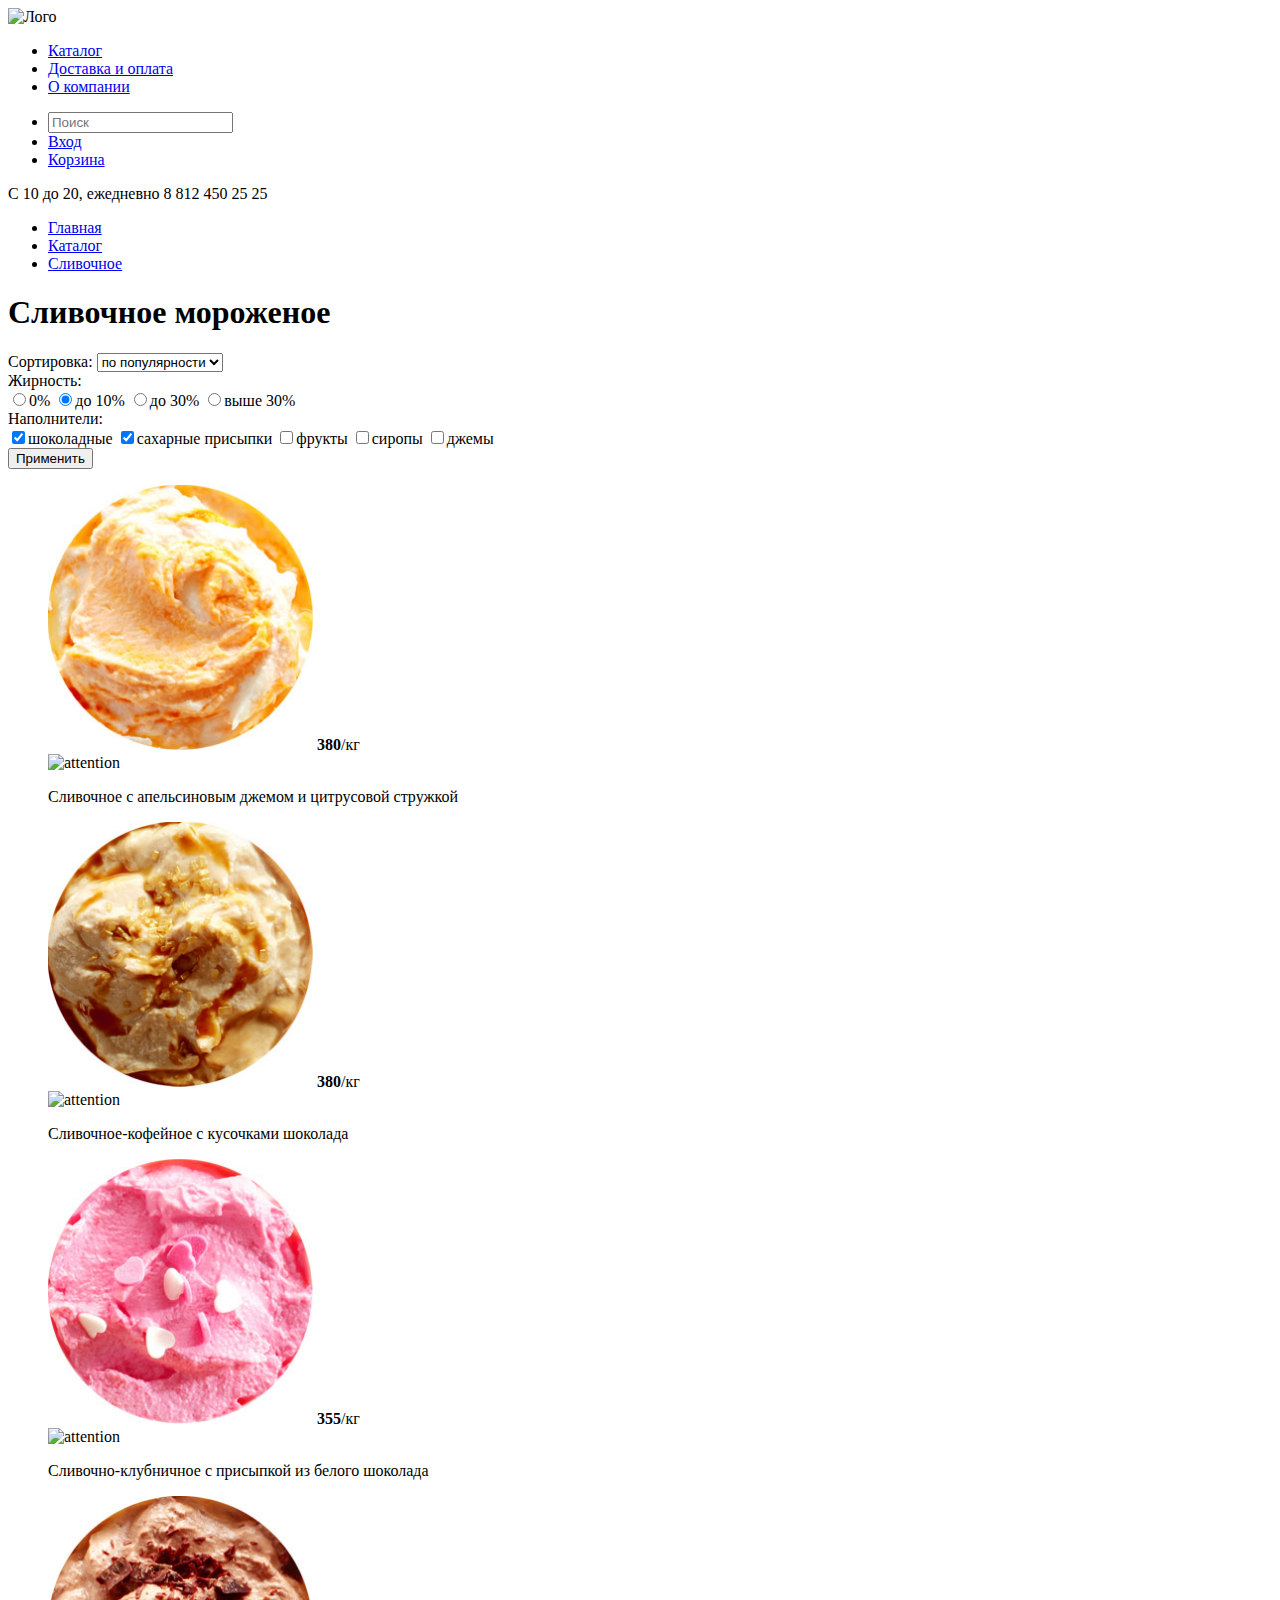
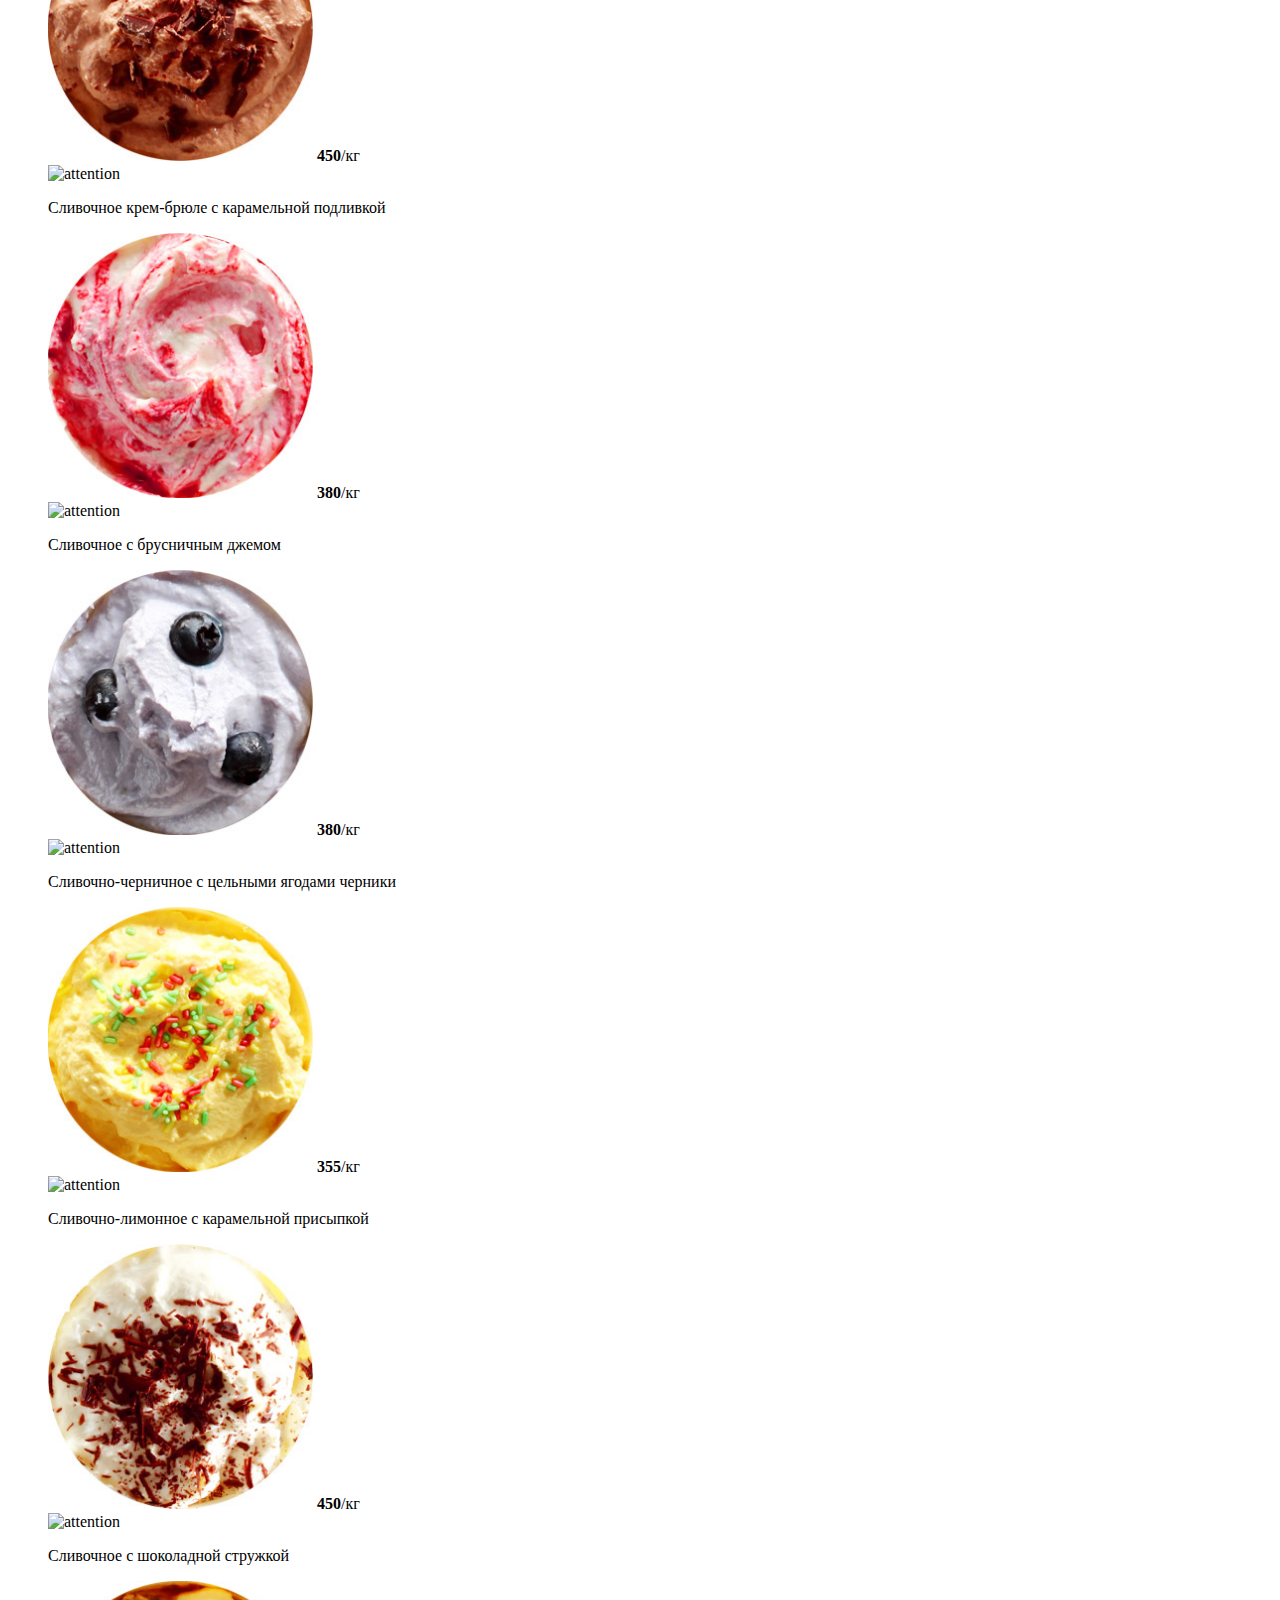
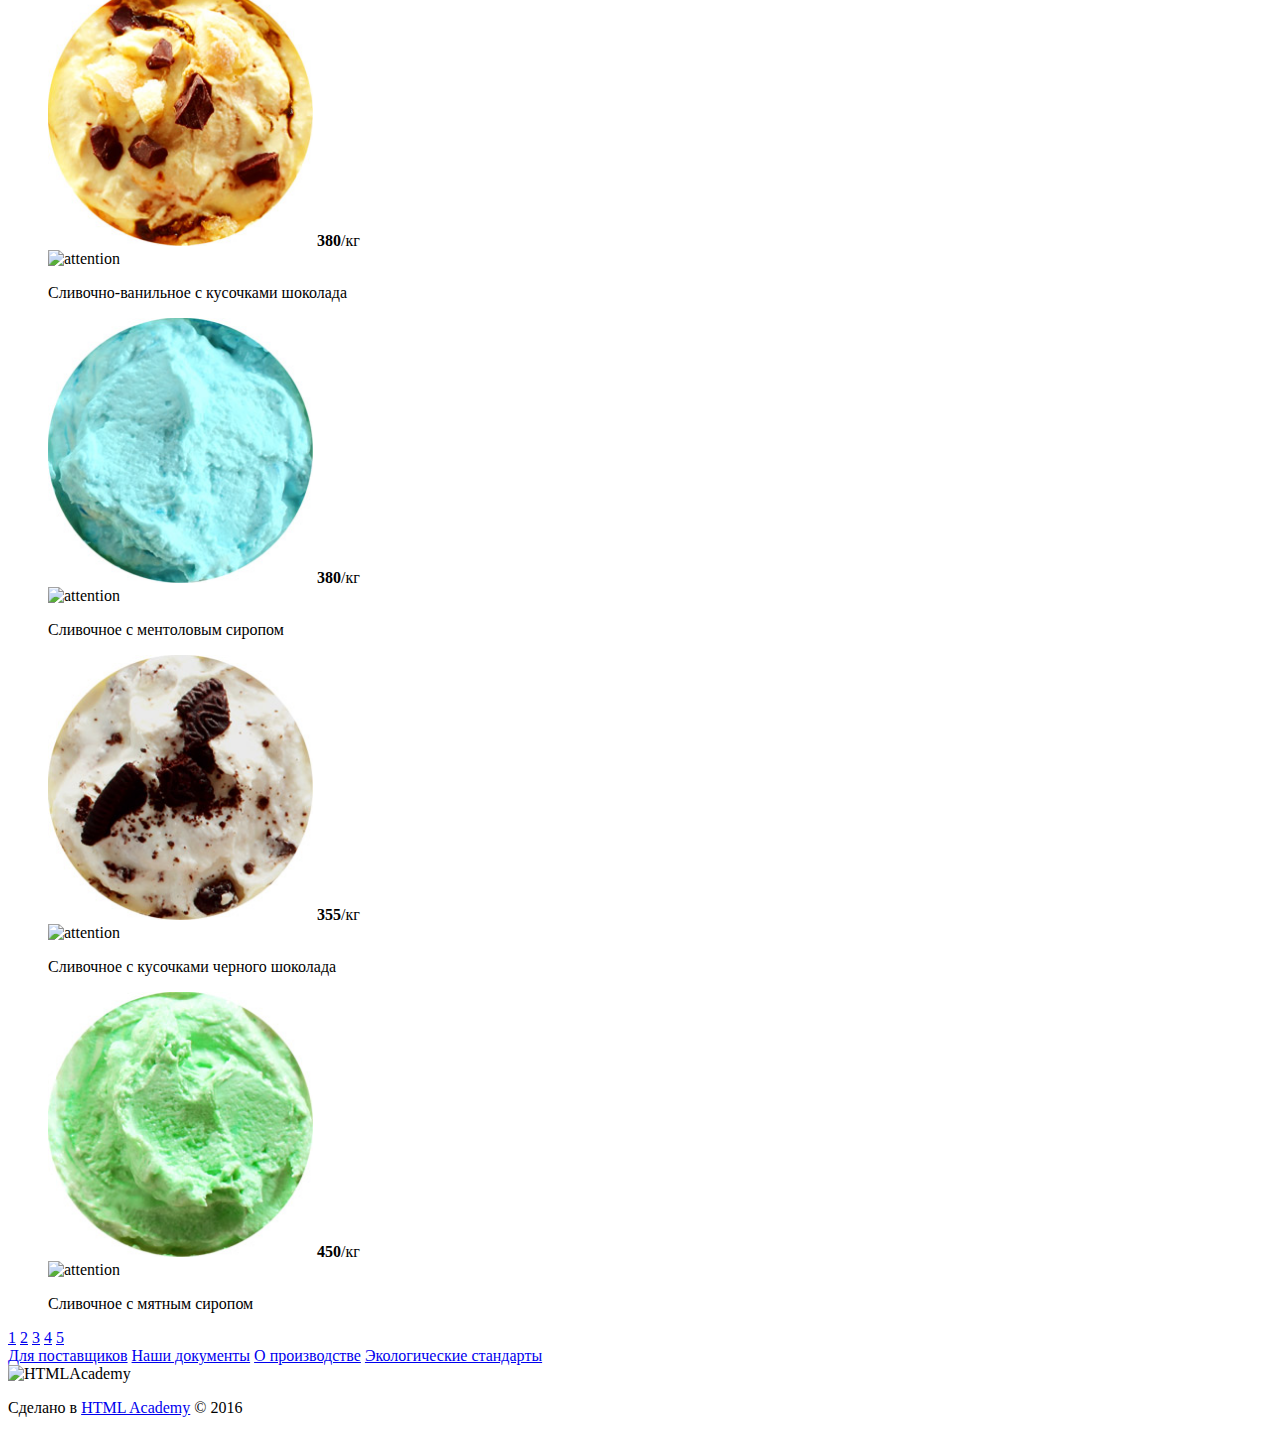
==== catalog.html @ 51ef5ac6 "Разметка личного проекта" ====
<!DOCTYPE html>
<html lang="ru">
<head>
  <meta charset="utf-8">
  <title>HTML Academy: Глейси</title>
  <link href="#" rel="stylesheet">
</head>
<body>


  <header class="container">
    <div class="logo">
      <img src="http://placehold.it/170x60" width="170" height="60" alt="Лого"/>
    </div>
    <nav class="main-nav">
      <ul>
        <li><a href="#">Каталог</a></li>
        <li><a href="#">Доставка и оплата</a></li>
        <li><a href="#">О компании</a></li>
      </ul>
    </nav>
    <div class="user-block">
      <ul>
        <li><input type="search" name="search" placeholder="Поиск"></li>
        <li><a href="#">Вход</a></li>
        <li><a href="#">Корзина</a></li>
      </ul>
    </div>
    <span class="work-time">C 10 до 20, ежедневно</span>
    <span class="call-number">8 812 450 25 25</span>
  </header>


  <main class="container">

    <nav class="breadcrumbs">
      <ul>
        <li><a href="#">Главная</a></li>
        <li><a href="#">Каталог</a></li>
        <li><a href="#">Сливочное</a></li>
      </ul>
    </nav>

    <h1>Сливочное мороженое</h1>

    <form class="filter" action="#" method="post">
      <div class="field">
        <label for="sorting">Сортировка:</label>
        <select name="sorting" id="sorting">
          <option>по популярности</option>
        </select>
      </div>
      <div class="field"><!--range--></div>
      <div class="field">
        <label for="fat">Жирность:</label>
        <div class="fat-control">
          <label><input type="radio" name="fat" id="fat"><span></span>0%</label>
          <label><input type="radio" name="fat" checked="checked">до 10%</label>
          <label><input type="radio" name="fat">до 30%</label>
          <label><input type="radio" name="fat">выше 30%</label>
        </div>
      </div>
      <div class="field">
        <label for="chocolate">Наполнители:</label>
        <div class="fillings">
          <label><input type="checkbox" id="chocolate" checked>шоколадные</label>
          <label><input type="checkbox" checked>сахарные присыпки</label>
          <label><input type="checkbox">фрукты</label>
          <label><input type="checkbox">сиропы</label>
          <label><input type="checkbox">джемы</label>
        </div>
      </div>
      <button class="button-filter" type="submit">Применить</button>
    </form>


    <section class="catalog">

      <figure class="icecream-item">
        <img src="img/content/orange.jpg" width="265" height="265" alt="фото продукта"/>
        <span class="price"><b>380</b>/кг</span>
        <div class="hit-label">
          <img src="#" alt="attention">
        </div>
        <figcaption>
          <p>Сливочное с апельсиновым джемом и цитрусовой стружкой</p>
        </figcaption>
      </figure>

      <figure class="icecream-item">
        <img src="img/content/coffee.jpg" width="265" height="265" alt="фото продукта"/>
        <span class="price"><b>380</b>/кг</span>
        <div class="hit-label">
          <img src="#" alt="attention">
        </div>
        <figcaption>
          <p>Сливочное-кофейное с кусочками шоколада</p>
        </figcaption>
      </figure>

      <figure class="icecream-item">
        <img src="img/content/strawberry.jpg" width="265" height="265" alt="фото продукта"/>
        <span class="price"><b>355</b>/кг</span>
        <div class="hit-label">
          <img src="#" alt="attention">
        </div>
        <figcaption>
          <p>Сливочно-клубничное с присыпкой из белого шоколада</p>
        </figcaption>
      </figure>

      <figure class="icecream-item">
        <img src="img/content/brulee.jpg" width="265" height="265" alt="фото продукта"/>
        <span class="price"><b>450</b>/кг</span>
        <div class="hit-label">
          <img src="#" alt="attention">
        </div>
        <figcaption>
          <p>Сливочное крем-брюле с карамельной подливкой</p>
        </figcaption>
      </figure>

      <figure class="icecream-item">
        <img src="img/content/1.jpg" width="265" height="265" alt="фото продукта"/>
        <span class="price"><b>380</b>/кг</span>
        <div class="hit-label">
          <img src="#" alt="attention">
        </div>
        <figcaption>
          <p>Сливочное с брусничным джемом</p>
        </figcaption>
      </figure>

      <figure class="icecream-item">
        <img src="img/content/2.jpg" width="265" height="265" alt="фото продукта"/>
        <span class="price"><b>380</b>/кг</span>
        <div class="hit-label">
          <img src="#" alt="attention">
        </div>
        <figcaption>
          <p>Сливочно-черничное с цельными ягодами черники</p>
        </figcaption>
      </figure>

      <figure class="icecream-item">
        <img src="img/content/3.jpg" width="265" height="265" alt="фото продукта"/>
        <span class="price"><b>355</b>/кг</span>
        <div class="hit-label">
          <img src="#" alt="attention">
        </div>
        <figcaption>
          <p>Сливочно-лимонное с карамельной присыпкой</p>
        </figcaption>
      </figure>

      <figure class="icecream-item">
        <img src="img/content/4.jpg" width="265" height="265" alt="фото продукта"/>
        <span class="price"><b>450</b>/кг</span>
        <div class="hit-label">
          <img src="#" alt="attention">
        </div>
        <figcaption>
          <p>Сливочное с шоколадной стружкой</p>
        </figcaption>
      </figure>

      <figure class="icecream-item">
        <img src="img/content/5.jpg" width="265" height="265" alt="фото продукта"/>
        <span class="price"><b>380</b>/кг</span>
        <div class="hit-label">
          <img src="#" alt="attention">
        </div>
        <figcaption>
          <p>Сливочно-ванильное с кусочками шоколада</p>
        </figcaption>
      </figure>

      <figure class="icecream-item">
        <img src="img/content/6.jpg" width="265" height="265" alt="фото продукта"/>
        <span class="price"><b>380</b>/кг</span>
        <div class="hit-label">
          <img src="#" alt="attention">
        </div>
        <figcaption>
          <p>Сливочноe с ментоловым сиропом</p>
        </figcaption>
      </figure>

      <figure class="icecream-item">
        <img src="img/content/7.jpg" width="265" height="265" alt="фото продукта"/>
        <span class="price"><b>355</b>/кг</span>
        <div class="hit-label">
          <img src="#" alt="attention">
        </div>
        <figcaption>
          <p>Сливочное с кусочками черного шоколада</p>
        </figcaption>
      </figure>

      <figure class="icecream-item">
        <img src="img/content/8.jpg" width="265" height="265" alt="фото продукта"/>
        <span class="price"><b>450</b>/кг</span>
        <div class="hit-label">
          <img src="#" alt="attention">
        </div>
        <figcaption>
          <p>Сливочное с мятным сиропом</p>
        </figcaption>
      </figure>

    </section>

    <div class="pagination">
      <a href="#"></a>
      <a href="#">1</a>
      <a href="#">2</a>
      <a href="#">3</a>
      <a href="#">4</a>
      <a href="#">5</a>
      <a href="#"></a>
    </div>

  </main>


  <footer class="container">
    <div class="footer">
      <div class="footer-social">
        <a href="#" class="social-twitter"></a>
        <a href="#" class="social-insta"></a>
        <a href="#" class="social-facebook"></a>
        <a href="#" class="social-vk"></a>
      </div>
      <div class="footer-docs">
        <a href="#">Для поставщиков</a>
        <a href="#">Наши документы</a>
        <a href="#">О производстве</a>
        <a href="#">Экологические стандарты</a>
      </div>
      <div class="footer-webmaster">
        <img src="#" alt="HTMLAcademy" width="108" height="38">
        <p>Сделано в <a href="#">HTML Academy</a> &#169; 2016</p>
      </div>
    </div>
  </footer>


</body>
</html>
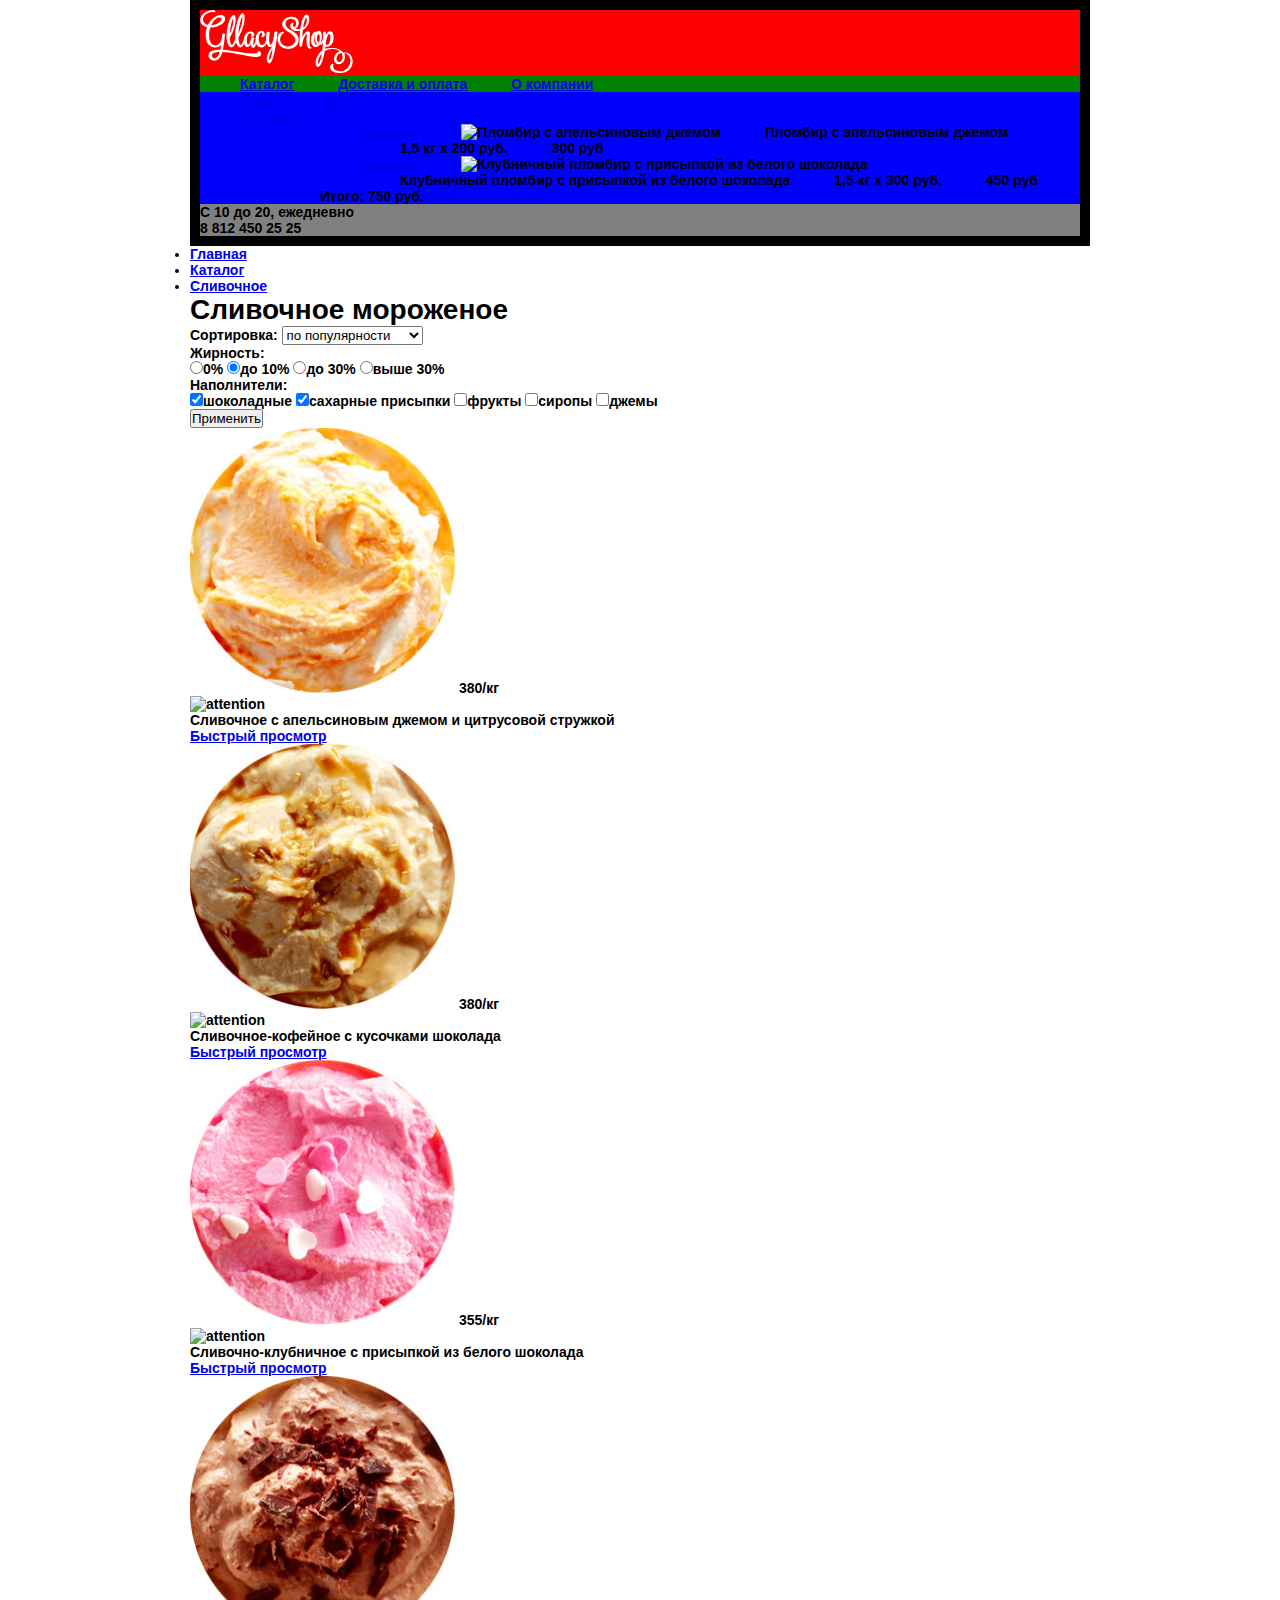
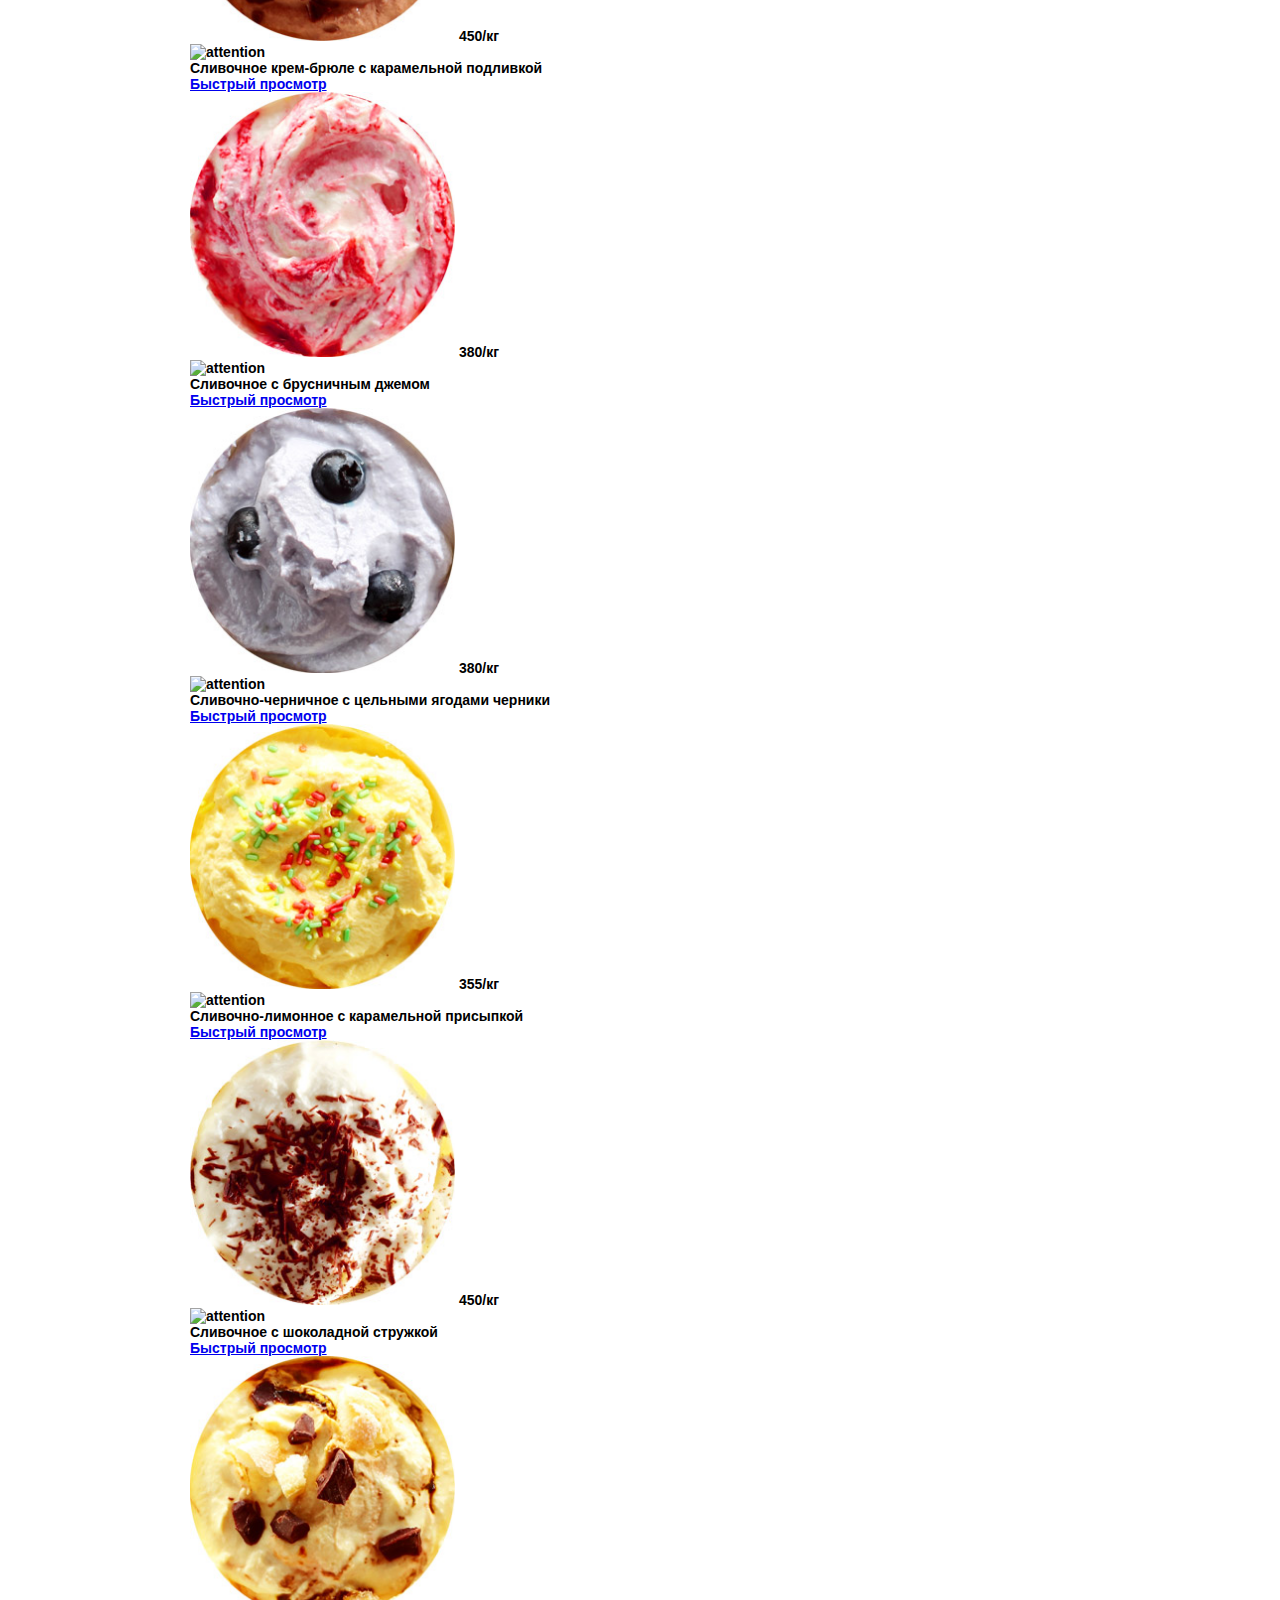
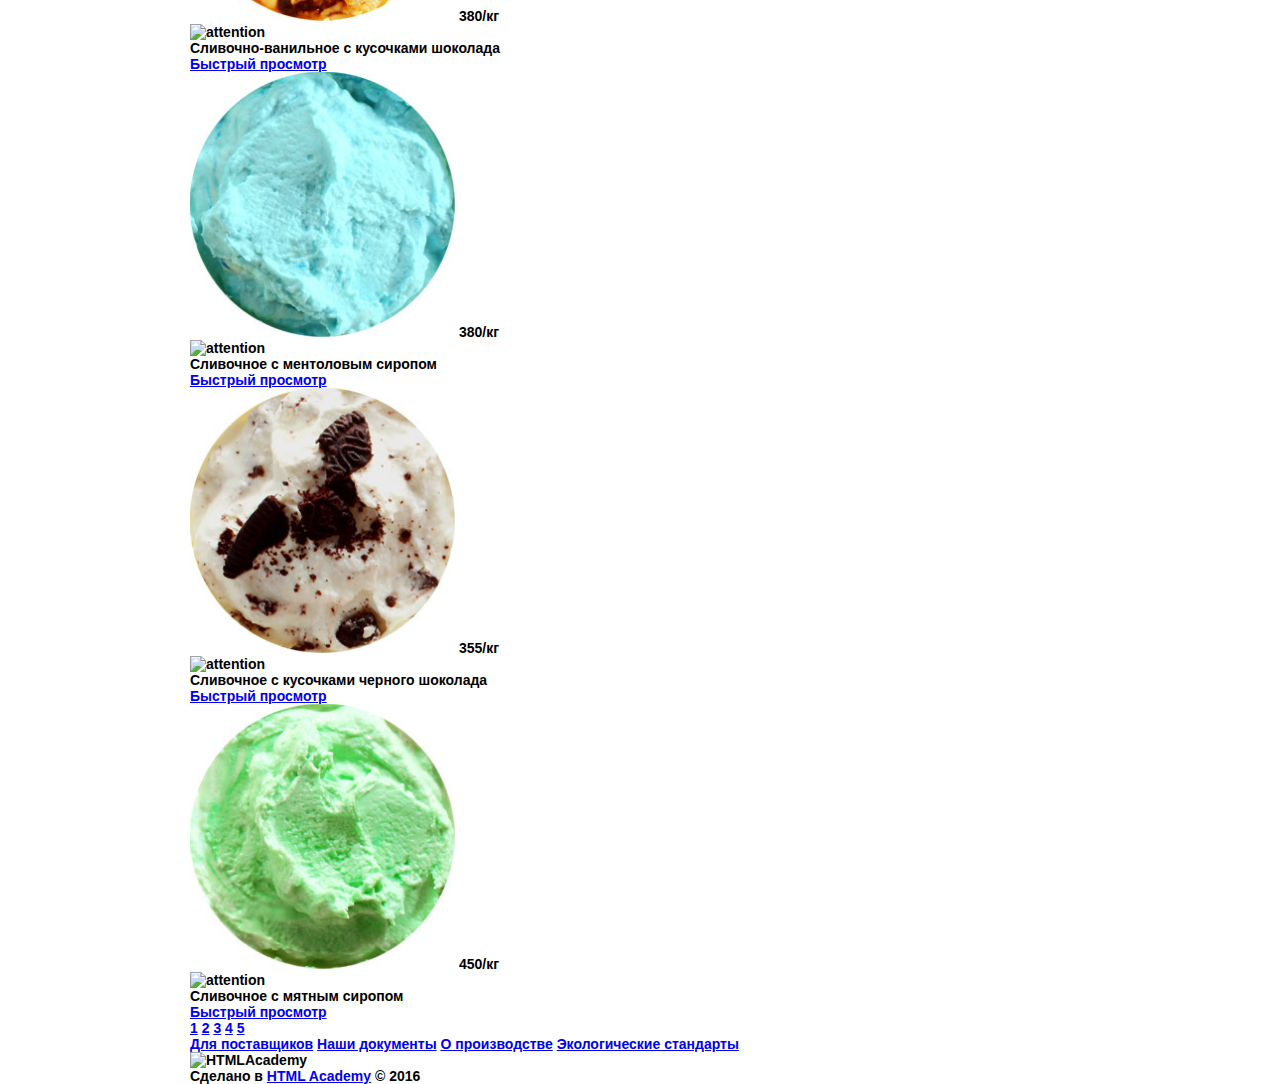
==== commit 466bf83e: "Разметка личного проекта - 2" ====
--- a/catalog.html
+++ b/catalog.html
@@ -3,36 +3,124 @@
 <head>
   <meta charset="utf-8">
   <title>HTML Academy: Глейси</title>
-  <link href="#" rel="stylesheet">
+  <link href="css/style.css" rel="stylesheet">
 </head>
 <body>
 
-
   <header class="container">
+
+    <!-- GRID - header logo -->
     <div class="logo">
-      <img src="http://placehold.it/170x60" width="170" height="60" alt="Лого"/>
-    </div>
-    <nav class="main-nav">
-      <ul>
-        <li><a href="#">Каталог</a></li>
-        <li><a href="#">Доставка и оплата</a></li>
-        <li><a href="#">О компании</a></li>
+      <img src="img/layout/logo.svg" width="153" height="63" alt="Лого"/>
+    </div>
+
+    <!-- GRID - header navigation -->
+    <nav class="nav">
+      <ul class="nav--menu">
+        <li class="menu--item">
+          <a href="#">Каталог</a>
+          <ul class="item--drop">
+            <li><a href="#">Новинки</a></li>
+            <li><a href="#">Сливочное</a></li>
+            <li><a href="#">Щербеты</a></li>
+            <li><a href="#">Фруктовый лед</a></li>
+            <li><a href="#">Мелорин</a></li>
+          </ul>
+        </li>
+        <li class="menu--item"><a href="#">Доставка и оплата</a></li>
+        <li class="menu--item"><a href="#">О компании</a></li>
       </ul>
     </nav>
-    <div class="user-block">
-      <ul>
-        <li><input type="search" name="search" placeholder="Поиск"></li>
-        <li><a href="#">Вход</a></li>
-        <li><a href="#">Корзина</a></li>
-      </ul>
-    </div>
-    <span class="work-time">C 10 до 20, ежедневно</span>
-    <span class="call-number">8 812 450 25 25</span>
+
+    <!-- GRID - header user-block -->
+    <div class="user">
+
+      <!-- search button -->
+      <div class="user--search">
+        <a href="#">Поиск</a>
+        <div class="search--form">
+          <form>
+            <input type="search" name="search" placeholder="Что ищем?">
+          </form>
+        </div>
+      </div>
+
+      <!-- login button -->
+      <div class="user--login">
+        <a href="#">Вход</a>
+        <div class="login--form">
+          <form>
+            <input type="email" name="email" placeholder="Электронная почта" required>
+            <input type="password" name="password" placeholder="Пароль" required>
+            <input type="submit" value="Войти">
+            <div class="form--link">
+              <a href="#">Забыли пароль?</a>
+              <a href="#">Новая регистрация</a>
+            </div>
+          </form>
+        </div>
+      </div>
+
+      <!-- basket button start -->
+      <div class="user--basket">
+        <a href="#" class="basket--btn">2 товара</a>
+        <!-- popup basket start-->
+        <div class="basket--popup">
+          <div class="popup--wrap">
+
+            <div class="popup--row">
+              <a href="#" class="delete--btn">Удалить</a>
+              <div class="icecream--image">
+                <img src="#" width="33" height="33" alt="Пломбир с апельсиновым джемом">
+              </div>
+              <div class="icecream--title">
+                <p>Пломбир с апельсиновым джемом</p>
+              </div>
+              <div class="icecream--amount">
+                1,5 кг х <span class="icecream__amount--grey">200 руб.</span>
+              </div>
+              <div class="icecream--price">
+                300 руб
+              </div>
+            </div>
+
+            <div class="popup--row">
+              <a href="#" class="delete--btn">Удалить</a>
+              <div class="icecream--image">
+                <img src="#" width="33" height="33" alt="Клубничный пломбир с присыпкой из белого шоколада">
+              </div>
+              <div class="icecream--title">
+                <p>Клубничный пломбир с присыпкой из белого шоколада</p>
+              </div>
+              <div class="icecream--amount">
+                1,5 кг х <span class="icecream__amount--grey">300 руб.</span>
+              </div>
+              <div class="icecream--price">
+                450 руб
+              </div>
+            </div>
+
+          </div>
+          <div class="basket--total">Итого: 750 руб.</div>
+          <a href="#" class="btn">Оформить заказ</a>
+        </div>
+        <!-- popup basket end -->
+      </div>
+      <!-- basket button end -->
+
+    </div>
+
+    <!-- GRID - header contacts -->
+    <div class="contacts">
+      <p>C 10 до 20, ежедневно</p>
+      <span class="call--number">8 812 450 25 25</span>
+    </div>
+
   </header>
 
-
   <main class="container">
 
+    <!-- GRID - main navigation -->
     <nav class="breadcrumbs">
       <ul>
         <li><a href="#">Главная</a></li>
@@ -43,24 +131,36 @@
 
     <h1>Сливочное мороженое</h1>
 
+    <!-- GRID main filter -->
     <form class="filter" action="#" method="post">
-      <div class="field">
-        <label for="sorting">Сортировка:</label>
-        <select name="sorting" id="sorting">
-          <option>по популярности</option>
-        </select>
-      </div>
-      <div class="field"><!--range--></div>
-      <div class="field">
+
+      <!-- Sorting -->
+      <div class="field--sorting">
+          <label for="sorting">Сортировка:</label>
+          <select name="sorting" id="sorting">
+            <option>по популярности</option>
+            <option>сначала недорогиe</option>
+            <option>сначала дорогие</option>
+            <option>по жирности</option>
+          </select>
+      </div>
+
+      <!-- Range -->
+      <div class="field--range"><!--range--></div>
+
+      <!-- Fat -->
+      <div class="field--fat">
         <label for="fat">Жирность:</label>
-        <div class="fat-control">
+        <div class="fat--control">
           <label><input type="radio" name="fat" id="fat"><span></span>0%</label>
           <label><input type="radio" name="fat" checked="checked">до 10%</label>
           <label><input type="radio" name="fat">до 30%</label>
           <label><input type="radio" name="fat">выше 30%</label>
         </div>
       </div>
-      <div class="field">
+
+      <!-- Filler -->
+      <div class="field--fillings">
         <label for="chocolate">Наполнители:</label>
         <div class="fillings">
           <label><input type="checkbox" id="chocolate" checked>шоколадные</label>
@@ -70,147 +170,163 @@
           <label><input type="checkbox">джемы</label>
         </div>
       </div>
+
+      <!-- Submit buttom filler -->
       <button class="button-filter" type="submit">Применить</button>
+
     </form>
 
-
+    <!-- GRID - main catalog -->
     <section class="catalog">
 
-      <figure class="icecream-item">
+      <figure class="catalog--item">
         <img src="img/content/orange.jpg" width="265" height="265" alt="фото продукта"/>
         <span class="price"><b>380</b>/кг</span>
-        <div class="hit-label">
+        <div class="hit--label">
           <img src="#" alt="attention">
         </div>
         <figcaption>
           <p>Сливочное с апельсиновым джемом и цитрусовой стружкой</p>
-        </figcaption>
-      </figure>
-
-      <figure class="icecream-item">
+          <a href="#" class="btn--quick">Быстрый просмотр</a>
+        </figcaption>
+      </figure>
+
+      <figure class="catalog--item">
         <img src="img/content/coffee.jpg" width="265" height="265" alt="фото продукта"/>
         <span class="price"><b>380</b>/кг</span>
-        <div class="hit-label">
+        <div class="hit--label">
           <img src="#" alt="attention">
         </div>
         <figcaption>
           <p>Сливочное-кофейное с кусочками шоколада</p>
-        </figcaption>
-      </figure>
-
-      <figure class="icecream-item">
+          <a href="#" class="btn--quick">Быстрый просмотр</a>
+        </figcaption>
+      </figure>
+
+      <figure class="catalog--item">
         <img src="img/content/strawberry.jpg" width="265" height="265" alt="фото продукта"/>
         <span class="price"><b>355</b>/кг</span>
-        <div class="hit-label">
+        <div class="hit--label">
           <img src="#" alt="attention">
         </div>
         <figcaption>
           <p>Сливочно-клубничное с присыпкой из белого шоколада</p>
-        </figcaption>
-      </figure>
-
-      <figure class="icecream-item">
+          <a href="#" class="btn--quick">Быстрый просмотр</a>
+        </figcaption>
+      </figure>
+
+      <figure class="catalog--item">
         <img src="img/content/brulee.jpg" width="265" height="265" alt="фото продукта"/>
         <span class="price"><b>450</b>/кг</span>
-        <div class="hit-label">
+        <div class="hit--label">
           <img src="#" alt="attention">
         </div>
         <figcaption>
           <p>Сливочное крем-брюле с карамельной подливкой</p>
-        </figcaption>
-      </figure>
-
-      <figure class="icecream-item">
+          <a href="#" class="btn--quick">Быстрый просмотр</a>
+        </figcaption>
+      </figure>
+
+      <figure class="catalog--item">
         <img src="img/content/1.jpg" width="265" height="265" alt="фото продукта"/>
         <span class="price"><b>380</b>/кг</span>
-        <div class="hit-label">
+        <div class="hit--label">
           <img src="#" alt="attention">
         </div>
         <figcaption>
           <p>Сливочное с брусничным джемом</p>
-        </figcaption>
-      </figure>
-
-      <figure class="icecream-item">
+          <a href="#" class="btn--quick">Быстрый просмотр</a>
+        </figcaption>
+      </figure>
+
+      <figure class="catalog--item">
         <img src="img/content/2.jpg" width="265" height="265" alt="фото продукта"/>
         <span class="price"><b>380</b>/кг</span>
-        <div class="hit-label">
+        <div class="hit--label">
           <img src="#" alt="attention">
         </div>
         <figcaption>
           <p>Сливочно-черничное с цельными ягодами черники</p>
-        </figcaption>
-      </figure>
-
-      <figure class="icecream-item">
+          <a href="#" class="btn--quick">Быстрый просмотр</a>
+        </figcaption>
+      </figure>
+
+      <figure class="catalog--item">
         <img src="img/content/3.jpg" width="265" height="265" alt="фото продукта"/>
         <span class="price"><b>355</b>/кг</span>
-        <div class="hit-label">
+        <div class="hit--label">
           <img src="#" alt="attention">
         </div>
         <figcaption>
           <p>Сливочно-лимонное с карамельной присыпкой</p>
-        </figcaption>
-      </figure>
-
-      <figure class="icecream-item">
+          <a href="#" class="btn--quick">Быстрый просмотр</a>
+        </figcaption>
+      </figure>
+
+      <figure class="catalog--item">
         <img src="img/content/4.jpg" width="265" height="265" alt="фото продукта"/>
         <span class="price"><b>450</b>/кг</span>
-        <div class="hit-label">
+        <div class="hit--label">
           <img src="#" alt="attention">
         </div>
         <figcaption>
           <p>Сливочное с шоколадной стружкой</p>
-        </figcaption>
-      </figure>
-
-      <figure class="icecream-item">
+          <a href="#" class="btn--quick">Быстрый просмотр</a>
+        </figcaption>
+      </figure>
+
+      <figure class="catalog--item">
         <img src="img/content/5.jpg" width="265" height="265" alt="фото продукта"/>
         <span class="price"><b>380</b>/кг</span>
-        <div class="hit-label">
+        <div class="hit--label">
           <img src="#" alt="attention">
         </div>
         <figcaption>
           <p>Сливочно-ванильное с кусочками шоколада</p>
-        </figcaption>
-      </figure>
-
-      <figure class="icecream-item">
+          <a href="#" class="btn--quick">Быстрый просмотр</a>
+        </figcaption>
+      </figure>
+
+      <figure class="catalog--item">
         <img src="img/content/6.jpg" width="265" height="265" alt="фото продукта"/>
         <span class="price"><b>380</b>/кг</span>
-        <div class="hit-label">
+        <div class="hit--label">
           <img src="#" alt="attention">
         </div>
         <figcaption>
           <p>Сливочноe с ментоловым сиропом</p>
-        </figcaption>
-      </figure>
-
-      <figure class="icecream-item">
+          <a href="#" class="btn--quick">Быстрый просмотр</a>
+        </figcaption>
+      </figure>
+
+      <figure class="catalog--item">
         <img src="img/content/7.jpg" width="265" height="265" alt="фото продукта"/>
         <span class="price"><b>355</b>/кг</span>
-        <div class="hit-label">
+        <div class="hit--label">
           <img src="#" alt="attention">
         </div>
         <figcaption>
           <p>Сливочное с кусочками черного шоколада</p>
-        </figcaption>
-      </figure>
-
-      <figure class="icecream-item">
+          <a href="#" class="btn--quick">Быстрый просмотр</a>
+        </figcaption>
+      </figure>
+
+      <figure class="catalog--item">
         <img src="img/content/8.jpg" width="265" height="265" alt="фото продукта"/>
         <span class="price"><b>450</b>/кг</span>
-        <div class="hit-label">
+        <div class="hit--label">
           <img src="#" alt="attention">
         </div>
         <figcaption>
           <p>Сливочное с мятным сиропом</p>
+          <a href="#" class="btn--quick">Быстрый просмотр</a>
         </figcaption>
       </figure>
 
     </section>
 
-    <div class="pagination">
+    <!-- GRID - main paginator -->
+    <div class="paginator">
       <a href="#"></a>
       <a href="#">1</a>
       <a href="#">2</a>
@@ -222,28 +338,26 @@
 
   </main>
 
-
   <footer class="container">
     <div class="footer">
-      <div class="footer-social">
-        <a href="#" class="social-twitter"></a>
-        <a href="#" class="social-insta"></a>
-        <a href="#" class="social-facebook"></a>
-        <a href="#" class="social-vk"></a>
-      </div>
-      <div class="footer-docs">
+      <div class="footer--social">
+        <a href="#" class="social--twitter"></a>
+        <a href="#" class="social--insta"></a>
+        <a href="#" class="social--facebook"></a>
+        <a href="#" class="social--vk"></a>
+      </div>
+      <div class="footer--docs">
         <a href="#">Для поставщиков</a>
         <a href="#">Наши документы</a>
         <a href="#">О производстве</a>
         <a href="#">Экологические стандарты</a>
       </div>
-      <div class="footer-webmaster">
+      <div class="footer--webmaster">
         <img src="#" alt="HTMLAcademy" width="108" height="38">
         <p>Сделано в <a href="#">HTML Academy</a> &#169; 2016</p>
       </div>
     </div>
   </footer>
 
-
 </body>
 </html>
--- a/css/style.css
+++ b/css/style.css
@@ -0,0 +1,53 @@
+* {
+  padding: 0;
+  margin: 0;
+}
+
+body {
+  width: 900px;
+  margin: 0 auto;
+
+  font-size: 14px;
+  line-height: normal;
+  color: #000000;
+  font-weight: bold;
+  font-family: "Roboto" , Helvetica, Arial, sans-serif;
+}
+
+
+/* experimental css */
+
+.header {
+  display: inline-block;
+  vertical-align: middle;
+}
+.menu--item,
+.user div {
+  display: inline-block;
+  margin-left: 40px;
+}
+
+.toggle,
+.item--drop,
+div .search--form,
+div .login--form {
+  display: none; /* hidden elements */
+}
+
+.logo {
+  background-color: red;
+  box-sizing: border-box;
+}
+.nav {
+  background-color: green;
+}
+.user {
+  background-color: blue;
+}
+.contacts {
+  background-color: grey;
+}
+header {
+  background-color: black;
+  padding: 10px;
+}
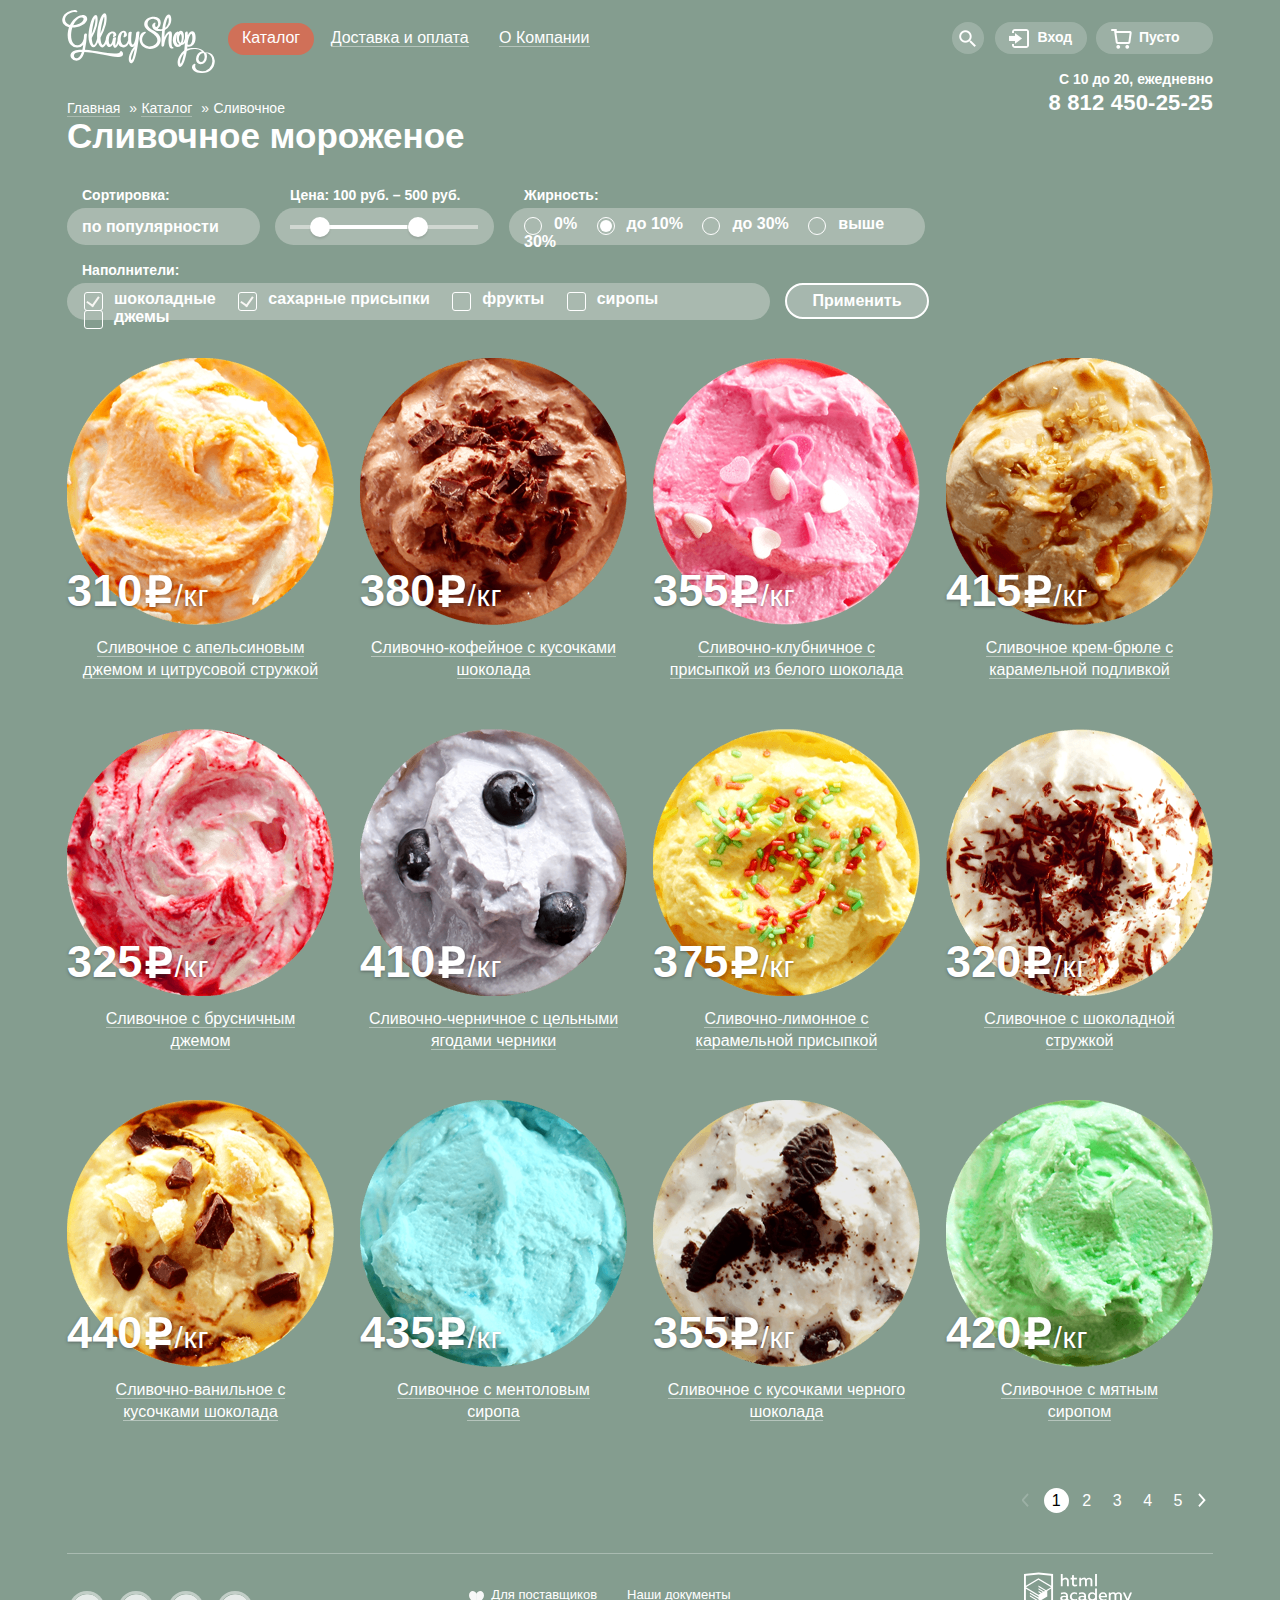
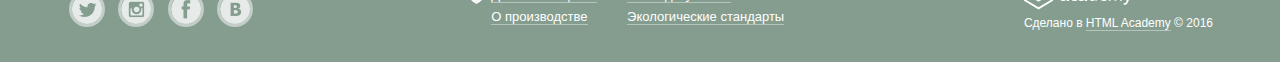
==== commit ec512644: "the end" ====
--- a/catalog.html
+++ b/catalog.html
@@ -2,362 +2,450 @@
 <html lang="ru">
 <head>
   <meta charset="utf-8">
-  <title>HTML Academy: Глейси</title>
+  <title>Глейси - Каталог</title>
+  <link href="css/normalize.css" rel="stylesheet">
   <link href="css/style.css" rel="stylesheet">
 </head>
 <body>
-
-  <header class="container">
-
-    <!-- GRID - header logo -->
-    <div class="logo">
-      <img src="img/layout/logo.svg" width="153" height="63" alt="Лого"/>
-    </div>
-
-    <!-- GRID - header navigation -->
-    <nav class="nav">
-      <ul class="nav--menu">
-        <li class="menu--item">
-          <a href="#">Каталог</a>
-          <ul class="item--drop">
-            <li><a href="#">Новинки</a></li>
+  <div class="page">
+
+    <header class="container">
+      <div class="grid--layout">
+
+        <!-- GRID - header logo -->
+        <div class="layout--logo">
+          <a href="index.html">
+            <img class="logo--img" src="img/layout/logo.svg" width="153" height="63" alt="Лого"/>
+          </a>
+        </div>
+
+        <!-- GRID - header navigation -->
+        <nav class="layout--nav">
+          <ul class="nav--menu">
+            <li class="menu--item">
+              <a class="item--btn item--btn--active" href="#">
+                <span class="btn--underline">Каталог</span>
+              </a>
+              <ul class="item--drop">
+                <li class="item--drop--title"><b>Новинки</b></li>
+                <li class="drop--link drop--link--active"><a href="#">Сливочное</a></li>
+                <li class="drop--link"><a href="#">Щербеты</a></li>
+                <li class="drop--link"><a href="#">Фруктовый лед</a></li>
+                <li class="drop--link"><a href="#">Мелорин</a></li>
+              </ul>
+            </li>
+            <li class="menu--item">
+              <a class="item--btn" href="#">
+                <span class="btn--underline">Доставка и оплата</span>
+              </a>
+            </li>
+            <li class="menu--item">
+              <a class="item--btn" href="#">
+                <span class="btn--underline">О Компании</span>
+              </a>
+            </li>
+          </ul>
+        </nav>
+
+        <!-- GRID - header user-block -->
+        <div class="layout--user">
+
+          <!-- search button -->
+          <div class="user--item">
+            <a class="item--search" href="#"></a>
+            <div class="search--form">
+              <form>
+                <input type="search" name="search" placeholder=" Что ищем?">
+              </form>
+            </div>
+          </div>
+
+          <!-- login button -->
+          <div class="user--item">
+            <a class="item--login" href="#">
+              <span class="login">Вход</span>
+            </a>
+            <div class="login--form">
+              <form>
+                <input type="email" name="email" placeholder="Электронная почта" required>
+                <input type="password" name="password" placeholder="Пароль" required>
+                <input type="submit" value="Войти">
+                <div class="form--link">
+                  <a href="#">Забыли пароль?</a>
+                  <a href="#">Новая регистрация</a>
+                </div>
+              </form>
+            </div>
+          </div>
+
+          <!-- basket button start -->
+          <div class="user--item">
+            <a class="item--basket" href="#">
+              <span class="basket">Пусто</span>
+            </a>
+            <!-- popup basket start-->
+            <div class="basket--popup">
+              <div class="popup--wrap table">
+
+                <div class="popup--row row">
+                  <button class="delete--btn cell">Удалить</button>
+                  <div class="icecream--image cell">
+                    <img src="#" width="33" height="33" alt="Пломбир с апельсиновым джемом">
+                  </div>
+                  <div class="icecream--title cell">
+                    <p>Пломбир с апельсиновым джемом</p>
+                  </div>
+                  <div class="icecream--amount cell">
+                    1,5 кг х <span class="icecream__amount--grey">200 руб.</span>
+                  </div>
+                  <div class="icecream--price cell">
+                    300 руб
+                  </div>
+                </div>
+
+                <div class="popup--row row">
+                  <button class="delete--btn cell">Удалить</button>
+                  <div class="icecream--image cell">
+                    <img src="#" width="33" height="33" alt="Клубничный пломбир с присыпкой из белого шоколада">
+                  </div>
+                  <div class="icecream--title cell">
+                    <p>Клубничный пломбир с присыпкой из белого шоколада</p>
+                  </div>
+                  <div class="icecream--amount cell">
+                    1,5 кг х <span class="icecream__amount--grey">300 руб.</span>
+                  </div>
+                  <div class="icecream--price cell">
+                    450 руб
+                  </div>
+                </div>
+
+              </div>
+              <div class="basket--total">Итого: 750 руб.</div>
+              <a href="#" class="btn">Оформить заказ</a>
+            </div>
+            <!-- popup basket end -->
+          </div>
+          <!-- basket button end -->
+
+        </div>
+
+        <!-- GRID - header contacts -->
+        <div class="layout--contacts">
+          <span class="timetable">C 10 до 20, ежедневно</span>
+          <span class="contact">8 812 450-25-25</span>
+        </div>
+
+      </div>
+    </header>
+
+    <main class="container">
+      <div class="grid--layout">
+
+        <!-- GRID - main navigation -->
+        <nav class="breadcrumbs">
+          <ul>
+            <li><a href="#">Главная</a> &#187</li>
+            <li><a href="#">Каталог</a> &#187</li>
             <li><a href="#">Сливочное</a></li>
-            <li><a href="#">Щербеты</a></li>
-            <li><a href="#">Фруктовый лед</a></li>
-            <li><a href="#">Мелорин</a></li>
           </ul>
-        </li>
-        <li class="menu--item"><a href="#">Доставка и оплата</a></li>
-        <li class="menu--item"><a href="#">О компании</a></li>
-      </ul>
-    </nav>
-
-    <!-- GRID - header user-block -->
-    <div class="user">
-
-      <!-- search button -->
-      <div class="user--search">
-        <a href="#">Поиск</a>
-        <div class="search--form">
-          <form>
-            <input type="search" name="search" placeholder="Что ищем?">
-          </form>
+        </nav>
+
+        <h1>Сливочное мороженое</h1>
+
+        <!-- GRID main filter -->
+        <form class="filter" action="#" method="post">
+
+          <!-- Sorting -->
+          <div class="field--sorting">
+            <label for="sorting">Сортировка:</label>
+            <select name="sorting" id="sorting">
+              <option>по популярности</option>
+              <option>сначала недорогиe</option>
+              <option>сначала дорогие</option>
+              <option>по жирности</option>
+            </select>
+          </div>
+
+          <!-- Range -->
+          <div class="field--range">
+            <label for="price--range">Цена: 100 руб. – 500 руб.</label>
+            <div class="range--scale">
+              <div class="range--bar"></div>
+            </div>
+            <div class="range--scale--min"></div>
+            <div class="range--scale--max"></div>
+          </div>
+
+          <!-- Fat -->
+          <div class="field--fat">
+            <label for="fat">Жирность:</label>
+            <div class="fat--control">
+              
+              <input type="radio" name="fat" id="rd1">
+              <label for="rd1">0%</label>
+              
+              <input type="radio" name="fat" id="rd2" checked>
+              <label for="rd2">до 10%</label>
+              
+              <input type="radio" name="fat" id="rd3">
+              <label for="rd3">до 30%</label>
+              
+              <input type="radio" name="fat" id="rd4">
+              <label for="rd4">выше 30%</label>
+              
+            </div>
+          </div>
+
+          <!-- Filler -->
+          <div class="field--fillings">
+            <label for="fill">Наполнители:</label>
+            <div class="fillings">
+              
+              <input type="checkbox" id="ch1" checked>
+              <label for="ch1">шоколадные</label>
+              
+              <input type="checkbox" id="ch2" checked>
+              <label for="ch2">сахарные присыпки</label>
+              
+              <input type="checkbox" id="ch3">
+              <label for="ch3">фрукты</label>
+              
+              <input type="checkbox" id="ch4">
+              <label for="ch4">сиропы</label>
+              
+              <input type="checkbox" id="ch5">
+              <label for="ch5">джемы</label>
+              
+            </div>
+          </div>
+
+          <!-- Submit buttom filler -->
+          <button class="button-filter" type="submit">Применить</button>
+
+        </form>
+
+        <!-- GRID - main catalog -->
+        <section class="catalog">
+
+          <figure class="catalog--item">
+            <img src="img/content/orange.png" width="267" height="267" alt="фото продукта"/>
+            <span class="price"><b class="price--item">310</b><img src="img/layout/ruble.svg">/кг</span>
+            <figcaption>
+              <p>
+                <span>Сливочное с апельсиновым</span><br>
+                <span>джемом и цитрусовой стружкой</span>
+              </p>
+              <div class="quick--look">
+                <a href="#" class="btn--quick">Быстрый просмотр</a>
+              </div>
+            </figcaption>
+          </figure>
+
+          <figure class="catalog--item">
+            <img src="img/content/coffee.png" width="267" height="267" alt="фото продукта"/>
+            <span class="price"><b class="price--item">380</b><img src="img/layout/ruble.svg">/кг</span>
+            <figcaption>
+              <p>
+                <span>Сливочно-кофейное с кусочками</span><br>
+                <span>шоколада</span>
+              </p>
+              <div class="quick--look">
+                <a href="#" class="btn--quick">Быстрый просмотр</a>
+              </div>
+            </figcaption>
+          </figure>
+
+          <figure class="catalog--item">
+            <img src="img/content/strawberry.png" width="267" height="267" alt="фото продукта"/>
+            <span class="price"><b class="price--item">355</b><img src="img/layout/ruble.svg">/кг</span>
+            <figcaption>
+              <p>
+                <span>Сливочно-клубничное c</span><br>
+                <span>присыпкой из белого шоколада</span>
+              </p>
+              <div class="quick--look">
+                <a href="#" class="btn--quick">Быстрый просмотр</a>
+              </div>
+            </figcaption>
+          </figure>
+
+          <figure class="catalog--item">
+            <img src="img/content/brulee.png" width="267" height="267" alt="фото продукта"/>
+            <span class="price"><b class="price--item">415</b><img src="img/layout/ruble.svg">/кг</span>
+            <figcaption>
+              <p>
+                <span>Сливочное крем-брюле с</span><br>
+                <span>карамельной подливкой</span>
+              </p>
+              <div class="quick--look">
+                <a href="#" class="btn--quick">Быстрый просмотр</a>
+              </div>
+            </figcaption>
+          </figure>
+
+          <figure class="catalog--item">
+            <img src="img/content/1.png" width="267" height="267" alt="фото продукта"/>
+            <span class="price"><b class="price--item">325</b><img src="img/layout/ruble.svg">/кг</span>
+            <figcaption>
+              <p>
+                <span>Сливочное с брусничным</span><br>
+                <span>джемом</span>
+              </p>
+              <div class="quick--look">
+                <a href="#" class="btn--quick">Быстрый просмотр</a>
+              </div>
+            </figcaption>
+          </figure>
+
+          <figure class="catalog--item">
+            <img src="img/content/2.png" width="267" height="267" alt="фото продукта"/>
+            <span class="price"><b class="price--item">410</b><img src="img/layout/ruble.svg">/кг</span>
+            <figcaption>
+              <p>
+                <span>Сливочно-черничное с цельными</span><br>
+                <span>ягодами черники</span>
+              </p>
+              <div class="quick--look">
+                <a href="#" class="btn--quick">Быстрый просмотр</a>
+              </div>
+            </figcaption>
+          </figure>
+
+          <figure class="catalog--item">
+            <img src="img/content/3.png" width="267" height="267" alt="фото продукта"/>
+            <span class="price"><b class="price--item">375</b><img src="img/layout/ruble.svg">/кг</span>
+            <figcaption>
+              <p>
+                <span>Сливочно-лимонное с</span><br>
+                <span>карамельной присыпкой</span>
+              </p>
+              <div class="quick--look">
+                <a href="#" class="btn--quick">Быстрый просмотр</a>
+              </div>
+            </figcaption>
+          </figure>
+
+          <figure class="catalog--item">
+            <img src="img/content/4.png" width="267" height="267" alt="фото продукта"/>
+            <span class="price"><b class="price--item">320</b><img src="img/layout/ruble.svg">/кг</span>
+            <figcaption>
+              <p>
+                <span>Сливочное с шоколадной</span><br>
+                <span>стружкой</span>
+              </p>
+              <div class="quick--look">
+                <a href="#" class="btn--quick">Быстрый просмотр</a>
+              </div>
+            </figcaption>
+          </figure>
+
+          <figure class="catalog--item">
+            <img src="img/content/5.png" width="267" height="267" alt="фото продукта"/>
+            <span class="price"><b class="price--item">440</b><img src="img/layout/ruble.svg">/кг</span>
+            <figcaption>
+              <p>
+                <span>Сливочно-ванильное с</span><br>
+                <span>кусочками шоколада</span>
+              </p>
+              <div class="quick--look">
+                <a href="#" class="btn--quick">Быстрый просмотр</a>
+              </div>
+            </figcaption>
+          </figure>
+
+          <figure class="catalog--item">
+            <img src="img/content/6.png" width="267" height="267" alt="фото продукта"/>
+            <span class="price"><b class="price--item">435</b><img src="img/layout/ruble.svg">/кг</span>
+            <figcaption>
+              <p>
+                <span>Сливочноe с ментоловым</span><br>
+                <span>сиропа</span>
+              </p>
+              <div class="quick--look">
+                <a href="#" class="btn--quick">Быстрый просмотр</a>
+              </div>
+            </figcaption>
+          </figure>
+
+          <figure class="catalog--item">
+            <img src="img/content/7.png" width="267" height="267" alt="фото продукта"/>
+            <span class="price"><b class="price--item">355</b><img src="img/layout/ruble.svg">/кг</span>
+            <figcaption>
+              <p>
+                <span>Сливочное с кусочками черного</span><br>
+                <span>шоколада</span>
+              </p>
+              <div class="quick--look">
+                <a href="#" class="btn--quick">Быстрый просмотр</a>
+              </div>
+            </figcaption>
+          </figure>
+
+          <figure class="catalog--item">
+            <img src="img/content/8.png" width="267" height="267" alt="фото продукта"/>
+            <span class="price"><b class="price--item">420</b><img src="img/layout/ruble.svg">/кг</span>
+            <figcaption>
+              <p>
+                <span>Сливочное с мятным</span><br>
+                <span>сиропом</span>
+              </p>
+              <div class="quick--look">
+                <a href="#" class="btn--quick">Быстрый просмотр</a>
+              </div>
+            </figcaption>
+          </figure>
+
+        </section>
+
+        <!-- GRID - main paginator -->
+        <div class="grid--layout">
+          <div class="paginator">
+            <a class="page-prev" href="#">Назад</a>
+            <a class="page-number" href="#">1</a>
+            <a class="page-number" href="#">2</a>
+            <a class="page-number" href="#">3</a>
+            <a class="page-number" href="#">4</a>
+            <a class="page-number" href="#">5</a>
+            <a class="page-next" href="#">Вперед</a>
+          </div>
         </div>
+
       </div>
-
-      <!-- login button -->
-      <div class="user--login">
-        <a href="#">Вход</a>
-        <div class="login--form">
-          <form>
-            <input type="email" name="email" placeholder="Электронная почта" required>
-            <input type="password" name="password" placeholder="Пароль" required>
-            <input type="submit" value="Войти">
-            <div class="form--link">
-              <a href="#">Забыли пароль?</a>
-              <a href="#">Новая регистрация</a>
-            </div>
-          </form>
+    </main>
+
+    <footer class="container">
+      <div class="grid--layout">
+
+        <div class="footer">
+          <div class="footer--social">
+            <a href="#" class="social--twitter"></a>
+            <a href="#" class="social--insta"></a>
+            <a href="#" class="social--facebook"></a>
+            <a href="#" class="social--vk"></a>
+          </div>
+          <div class="footer--docs">
+            <div class="table">
+              <div class="row">
+                <a class="cell" href="#">
+                  <span><img src="img/layout/heart.svg">Для поставщиков</span>
+                </a>
+                <a class="cell" href="#"><span>Наши документы</span></a>
+              </div>
+              <div class="row">
+                <a class="cell" href="#"><span>О производстве</span></a>
+                <a class="cell" href="#"><span>Экологические стандарты</span></a>
+              </div>
+            </div>
+          </div>
+          <div class="footer--webmaster">
+            <img src="img/user-interface/html-academy.svg" alt="HTMLAcademy" width="108" height="38">
+            <p>Сделано в <a href="#">HTML Academy</a> &#169; 2016</p>
+          </div>
         </div>
+
       </div>
-
-      <!-- basket button start -->
-      <div class="user--basket">
-        <a href="#" class="basket--btn">2 товара</a>
-        <!-- popup basket start-->
-        <div class="basket--popup">
-          <div class="popup--wrap">
-
-            <div class="popup--row">
-              <a href="#" class="delete--btn">Удалить</a>
-              <div class="icecream--image">
-                <img src="#" width="33" height="33" alt="Пломбир с апельсиновым джемом">
-              </div>
-              <div class="icecream--title">
-                <p>Пломбир с апельсиновым джемом</p>
-              </div>
-              <div class="icecream--amount">
-                1,5 кг х <span class="icecream__amount--grey">200 руб.</span>
-              </div>
-              <div class="icecream--price">
-                300 руб
-              </div>
-            </div>
-
-            <div class="popup--row">
-              <a href="#" class="delete--btn">Удалить</a>
-              <div class="icecream--image">
-                <img src="#" width="33" height="33" alt="Клубничный пломбир с присыпкой из белого шоколада">
-              </div>
-              <div class="icecream--title">
-                <p>Клубничный пломбир с присыпкой из белого шоколада</p>
-              </div>
-              <div class="icecream--amount">
-                1,5 кг х <span class="icecream__amount--grey">300 руб.</span>
-              </div>
-              <div class="icecream--price">
-                450 руб
-              </div>
-            </div>
-
-          </div>
-          <div class="basket--total">Итого: 750 руб.</div>
-          <a href="#" class="btn">Оформить заказ</a>
-        </div>
-        <!-- popup basket end -->
-      </div>
-      <!-- basket button end -->
-
-    </div>
-
-    <!-- GRID - header contacts -->
-    <div class="contacts">
-      <p>C 10 до 20, ежедневно</p>
-      <span class="call--number">8 812 450 25 25</span>
-    </div>
-
-  </header>
-
-  <main class="container">
-
-    <!-- GRID - main navigation -->
-    <nav class="breadcrumbs">
-      <ul>
-        <li><a href="#">Главная</a></li>
-        <li><a href="#">Каталог</a></li>
-        <li><a href="#">Сливочное</a></li>
-      </ul>
-    </nav>
-
-    <h1>Сливочное мороженое</h1>
-
-    <!-- GRID main filter -->
-    <form class="filter" action="#" method="post">
-
-      <!-- Sorting -->
-      <div class="field--sorting">
-          <label for="sorting">Сортировка:</label>
-          <select name="sorting" id="sorting">
-            <option>по популярности</option>
-            <option>сначала недорогиe</option>
-            <option>сначала дорогие</option>
-            <option>по жирности</option>
-          </select>
-      </div>
-
-      <!-- Range -->
-      <div class="field--range"><!--range--></div>
-
-      <!-- Fat -->
-      <div class="field--fat">
-        <label for="fat">Жирность:</label>
-        <div class="fat--control">
-          <label><input type="radio" name="fat" id="fat"><span></span>0%</label>
-          <label><input type="radio" name="fat" checked="checked">до 10%</label>
-          <label><input type="radio" name="fat">до 30%</label>
-          <label><input type="radio" name="fat">выше 30%</label>
-        </div>
-      </div>
-
-      <!-- Filler -->
-      <div class="field--fillings">
-        <label for="chocolate">Наполнители:</label>
-        <div class="fillings">
-          <label><input type="checkbox" id="chocolate" checked>шоколадные</label>
-          <label><input type="checkbox" checked>сахарные присыпки</label>
-          <label><input type="checkbox">фрукты</label>
-          <label><input type="checkbox">сиропы</label>
-          <label><input type="checkbox">джемы</label>
-        </div>
-      </div>
-
-      <!-- Submit buttom filler -->
-      <button class="button-filter" type="submit">Применить</button>
-
-    </form>
-
-    <!-- GRID - main catalog -->
-    <section class="catalog">
-
-      <figure class="catalog--item">
-        <img src="img/content/orange.jpg" width="265" height="265" alt="фото продукта"/>
-        <span class="price"><b>380</b>/кг</span>
-        <div class="hit--label">
-          <img src="#" alt="attention">
-        </div>
-        <figcaption>
-          <p>Сливочное с апельсиновым джемом и цитрусовой стружкой</p>
-          <a href="#" class="btn--quick">Быстрый просмотр</a>
-        </figcaption>
-      </figure>
-
-      <figure class="catalog--item">
-        <img src="img/content/coffee.jpg" width="265" height="265" alt="фото продукта"/>
-        <span class="price"><b>380</b>/кг</span>
-        <div class="hit--label">
-          <img src="#" alt="attention">
-        </div>
-        <figcaption>
-          <p>Сливочное-кофейное с кусочками шоколада</p>
-          <a href="#" class="btn--quick">Быстрый просмотр</a>
-        </figcaption>
-      </figure>
-
-      <figure class="catalog--item">
-        <img src="img/content/strawberry.jpg" width="265" height="265" alt="фото продукта"/>
-        <span class="price"><b>355</b>/кг</span>
-        <div class="hit--label">
-          <img src="#" alt="attention">
-        </div>
-        <figcaption>
-          <p>Сливочно-клубничное с присыпкой из белого шоколада</p>
-          <a href="#" class="btn--quick">Быстрый просмотр</a>
-        </figcaption>
-      </figure>
-
-      <figure class="catalog--item">
-        <img src="img/content/brulee.jpg" width="265" height="265" alt="фото продукта"/>
-        <span class="price"><b>450</b>/кг</span>
-        <div class="hit--label">
-          <img src="#" alt="attention">
-        </div>
-        <figcaption>
-          <p>Сливочное крем-брюле с карамельной подливкой</p>
-          <a href="#" class="btn--quick">Быстрый просмотр</a>
-        </figcaption>
-      </figure>
-
-      <figure class="catalog--item">
-        <img src="img/content/1.jpg" width="265" height="265" alt="фото продукта"/>
-        <span class="price"><b>380</b>/кг</span>
-        <div class="hit--label">
-          <img src="#" alt="attention">
-        </div>
-        <figcaption>
-          <p>Сливочное с брусничным джемом</p>
-          <a href="#" class="btn--quick">Быстрый просмотр</a>
-        </figcaption>
-      </figure>
-
-      <figure class="catalog--item">
-        <img src="img/content/2.jpg" width="265" height="265" alt="фото продукта"/>
-        <span class="price"><b>380</b>/кг</span>
-        <div class="hit--label">
-          <img src="#" alt="attention">
-        </div>
-        <figcaption>
-          <p>Сливочно-черничное с цельными ягодами черники</p>
-          <a href="#" class="btn--quick">Быстрый просмотр</a>
-        </figcaption>
-      </figure>
-
-      <figure class="catalog--item">
-        <img src="img/content/3.jpg" width="265" height="265" alt="фото продукта"/>
-        <span class="price"><b>355</b>/кг</span>
-        <div class="hit--label">
-          <img src="#" alt="attention">
-        </div>
-        <figcaption>
-          <p>Сливочно-лимонное с карамельной присыпкой</p>
-          <a href="#" class="btn--quick">Быстрый просмотр</a>
-        </figcaption>
-      </figure>
-
-      <figure class="catalog--item">
-        <img src="img/content/4.jpg" width="265" height="265" alt="фото продукта"/>
-        <span class="price"><b>450</b>/кг</span>
-        <div class="hit--label">
-          <img src="#" alt="attention">
-        </div>
-        <figcaption>
-          <p>Сливочное с шоколадной стружкой</p>
-          <a href="#" class="btn--quick">Быстрый просмотр</a>
-        </figcaption>
-      </figure>
-
-      <figure class="catalog--item">
-        <img src="img/content/5.jpg" width="265" height="265" alt="фото продукта"/>
-        <span class="price"><b>380</b>/кг</span>
-        <div class="hit--label">
-          <img src="#" alt="attention">
-        </div>
-        <figcaption>
-          <p>Сливочно-ванильное с кусочками шоколада</p>
-          <a href="#" class="btn--quick">Быстрый просмотр</a>
-        </figcaption>
-      </figure>
-
-      <figure class="catalog--item">
-        <img src="img/content/6.jpg" width="265" height="265" alt="фото продукта"/>
-        <span class="price"><b>380</b>/кг</span>
-        <div class="hit--label">
-          <img src="#" alt="attention">
-        </div>
-        <figcaption>
-          <p>Сливочноe с ментоловым сиропом</p>
-          <a href="#" class="btn--quick">Быстрый просмотр</a>
-        </figcaption>
-      </figure>
-
-      <figure class="catalog--item">
-        <img src="img/content/7.jpg" width="265" height="265" alt="фото продукта"/>
-        <span class="price"><b>355</b>/кг</span>
-        <div class="hit--label">
-          <img src="#" alt="attention">
-        </div>
-        <figcaption>
-          <p>Сливочное с кусочками черного шоколада</p>
-          <a href="#" class="btn--quick">Быстрый просмотр</a>
-        </figcaption>
-      </figure>
-
-      <figure class="catalog--item">
-        <img src="img/content/8.jpg" width="265" height="265" alt="фото продукта"/>
-        <span class="price"><b>450</b>/кг</span>
-        <div class="hit--label">
-          <img src="#" alt="attention">
-        </div>
-        <figcaption>
-          <p>Сливочное с мятным сиропом</p>
-          <a href="#" class="btn--quick">Быстрый просмотр</a>
-        </figcaption>
-      </figure>
-
-    </section>
-
-    <!-- GRID - main paginator -->
-    <div class="paginator">
-      <a href="#"></a>
-      <a href="#">1</a>
-      <a href="#">2</a>
-      <a href="#">3</a>
-      <a href="#">4</a>
-      <a href="#">5</a>
-      <a href="#"></a>
-    </div>
-
-  </main>
-
-  <footer class="container">
-    <div class="footer">
-      <div class="footer--social">
-        <a href="#" class="social--twitter"></a>
-        <a href="#" class="social--insta"></a>
-        <a href="#" class="social--facebook"></a>
-        <a href="#" class="social--vk"></a>
-      </div>
-      <div class="footer--docs">
-        <a href="#">Для поставщиков</a>
-        <a href="#">Наши документы</a>
-        <a href="#">О производстве</a>
-        <a href="#">Экологические стандарты</a>
-      </div>
-      <div class="footer--webmaster">
-        <img src="#" alt="HTMLAcademy" width="108" height="38">
-        <p>Сделано в <a href="#">HTML Academy</a> &#169; 2016</p>
-      </div>
-    </div>
-  </footer>
-
+    </footer>
+
+  </div>
 </body>
 </html>
--- a/css/style.css
+++ b/css/style.css
@@ -1,53 +1,1649 @@
-* {
+body {
+  font-size: 16px;
+  line-height: normal;
+  color: #ffffff;
+  font-weight: bold;
+  font-family: Roboto , Helvetica, Arial, sans-serif;
+  background-color: #849d8f;
+}
+
+/* MAIN LAYOUT
+   ===================================== */
+
+body > input[type="radio"] {
+  display: none;
+}
+
+.page {
+  padding-top: 10px;
+  transition: background-image 0.5s ease, background-color 0.5s ease;
+}
+
+.page--layout {
+  width: 1200px;
+  margin: 0 auto;
+}
+
+.grid--layout {
+  width: 1146px;
+  margin: 0 auto;
+}
+
+/* HEADER
+   ===================================== */
+
+header .layout--logo {
+  float: left;
+  width: 153px;
+  min-height: 67px;
+}
+
+.layout--logo .logo--img {
+  position: relative;
+  left: -5px;
+}
+
+header .layout--nav {
+  float: left;
+  width: 700px;
+  min-height: 67px;
+}
+
+.layout--nav .nav--menu {
+  position: relative;
+  margin-top: 13px;
+  padding-left: 10px;
+}
+
+.nav--menu .menu--item {
+  position: relative;
+  display: inline-block;
+  margin-left: -2px;
+  vertical-align: middle;
+}
+
+.menu--item .item--btn {
+  display: block;
+  height: 32px;
+  margin-bottom: 5px;
+  padding: 0 14px;
+  text-decoration: none;
+  line-height: 30px;
+  font-weight: 500;
+  border-radius: 50px;
+  color: #ffffff;
+}
+
+.menu--item .item--btn:hover {
+  background-color: #f8f7f4;
+  color: #333333;
+}
+
+.menu--item .item--btn:active {
+  box-shadow: inset 0 2px 1px 0 #696969;
+}
+
+.item--btn .btn--underline {
+  border-bottom: 1px solid hsla(0,0%,100%,.4);
+}
+
+.menu--item .item--drop {
+  position: absolute;
+  left: -3px;
+  z-index: 1;
+  display: none;
+  width: 142px;
+  min-height: 170px;
+  padding: 0px;
+  list-style: none;
+  background-color: #f8f7f4;
+  border-radius: 5px;
+  box-shadow: 0 20px 20px 0 rgba(0,0,0,.4);
+}
+
+.menu--item:hover .item--drop {
+  display: block;
+}
+
+.item--drop--title b {
+  display: block;
+  padding: 8px 0px 11px 14px;
+  margin: 0 10px 0 5px;
+  font-size: 14px;
+  font-weight: 500;
+  color: #323232;
+  border-bottom: 1px solid #d1d0ce;
+}
+
+.drop--link a {
+  display: block;
+  padding: 6px 0 6px 19px;
+
+  font-size: 14px;
+  font-weight: 400;
+  text-decoration: none;
+  color: #323232;
+}
+
+.drop--link:hover {
+  background-color: #fbded7;
+}
+
+.drop--link:active {
+  background-color: #f6b5a5;
+}
+
+.item--btn--active,
+.drop--link--active a {
+  background-color: #d07058;
+}
+
+.item--btn--active .btn--underline {
+  border: none;
+}
+
+header .layout--user {
+  float: right;
+  width: auto;
+  min-height: 67px;
+}
+
+.layout--user .user--item {
+  position: relative;
+  display: inline-block;
+  margin-top: 12px;
+  vertical-align: middle;
+}
+
+.user--item .search--form {
+  position: absolute;
+  top: 37px;
+  right: 6px;
+  z-index: 1;
+  display: none;
+  padding: 20px 16px;
+  background-color: #f8f7f4;
+  padding: 20px 16px;
+  border-radius: 5px;
+  box-shadow: 0 20px 20px 0 rgba(0,0,0,.4);
+}
+
+.user--item:hover .search--form {
+  display: block;
+  z-index: 1;
+}
+
+.search--form input {
+  width: 310px;
+  height: 43px;
+  padding-left: 8px;
+  font-size: 14px;
+  font-weight: 400;
+  outline: none;
+  border: 1px solid #d3d3d2;
+  border-radius: 5px;
+}
+
+.user--item .item--search {
+  display: block;
+  width: 32px;
+  height: 32px;
+  margin-right: 6px;
+  margin-bottom: 10px;
+  background-color: hsla(0,0%,100%,.2);
+  border-radius: 50px;
+  background-image: url(../img/spritesheet.png);
+  background-repeat: no-repeat;
+  background-position: 2px -520px;
+}
+
+.layout--user .item--search:hover {
+  background-image: url(../img/spritesheet.png);
+  background-repeat: no-repeat;
+  background-position: 2px -548px;
+  background-color: #f8f7f4;
+  color: #333333;
+}
+
+.user--item .item--login {
+  position: relative;
+  display: block;
+  width: 92px;
+  height: 32px;
+  margin-right: 5px;
+  margin-bottom: 10px;
+  background-color: hsla(0,0%,100%,.2);
+  border-radius: 50px;
+  text-decoration: none;
+  color: #ffffff;
+  background-image: url(../img/spritesheet.png);
+  background-repeat: no-repeat;
+  background-position: 9px -138px;
+}
+
+.layout--user .item--login:hover {
+  background-image: url(../img/spritesheet.png);
+  background-repeat: no-repeat;
+  background-position: 9px -167px;
+  background-color: #f8f7f4;
+  color: #333333;
+}
+
+.user--item .login--form {
+  position: absolute;
+  z-index: 1;
+  top: 37px;
+  right: 4px;
+  display: none;
+  padding: 19px;
+  background-color: #f8f7f4;
+  border-radius: 5px;
+  box-shadow: 0 20px 20px 0 rgba(0,0,0,.4);
+}
+
+.login--form input[type="email"],
+.login--form input[type="password"] {
+  width: 215px;
+  padding: 12px;
+  border: 1px solid #d3d3d2;
+  border-radius: 5px;
+}
+
+.login--form input {
+  margin-bottom: 20px;
+  font-size: 14px;
+  font-weight: 500;
+  outline: none;
+}
+
+.login--form input[type="submit"] {
+  width: 101px;
+  height: 46px;
+  text-align: center;
+  font-size: 18px;
+  margin-bottom: 0px;
+  line-height: 24px;
+  font-weight: 500;
+  border-radius: 30px;
+  border: none;
+  background-color: #e64b36;
+  background: linear-gradient(0deg,#e74a35,#f26843);
+  box-shadow: 0 2px 2px 0 #ac1000;
+  color: white;
+}
+
+.login--form input[type="submit"]:hover {
+  background: linear-gradient(0deg,#ec6f5e,#f58669);
+  box-shadow: 0 2px 2px 0 #ac1000;
+}
+
+.login--form input[type="submit"]:active {
+  background: linear-gradient(0deg,#e1613e,#d74632);
+  box-shadow: inset 0 2px 2px 0 #942718;
+}
+
+.user--item:hover .login--form {
+  display: block;
+}
+
+.form--link {
+  position: absolute;
+  left: 140px;
+  bottom: 27px;
+}
+
+.form--link a {
+  display: block;
+  font-size: 13px;
+  font-weight: 400;
+  color: #323232;
+}
+
+.item--login .login--icon {
+  position: absolute;
+  top: 8px;
+  left: 15px;
+}
+
+.item--login .login {
+  padding-left: 43px;
+  line-height: 31px;
+  font-size: 14px;
+}
+
+.user--item .item--basket {
+  position: relative;
+  display: block;
+  width: 117px;
+  height: 32px;
+  margin-bottom: 10px;
+  background-color: hsla(0,0%,100%,.2);
+  border-radius: 50px;
+  text-decoration: none;
+  color: #ffffff;
+  background-image: url(../img/spritesheet.png);
+  background-repeat: no-repeat;
+  background-position: 10px -18px;
+}
+
+.item--basket:hover {
+  background-image: url(../img/spritesheet.png);
+  background-repeat: no-repeat;
+  background-position: 10px -49px;
+  background-color: #f8f7f4;
+  color: #333333;
+}
+
+.basket--popup {
+  display: none;
+  position: absolute;
+  z-index: 1;
+  top: 36px;
+  right: 0;
+  width: 540px;
+  min-height: 239px;
+  padding: 15px;
+  padding-top: 30px;
+  padding-bottom: 20px;
+  border-radius: 5px;
+  background-color: #f8f7f4;
+  color: #323232;
+  box-shadow: 0 20px 20px 0 rgba(0,0,0,.4);
+  box-sizing: border-box;
+  font-size: 13px;
+  line-height: 16px;
+}
+
+.delete--btn {
+  text-indent: -9999px;
+}
+
+.user--item:hover .basket--popup {
+  display: block;
+}
+
+.item--basket .basket--icon {
+  position: absolute;
+  top: 8px;
+  left: 15px;
+}
+
+.item--basket .basket {
+  padding-left: 43px;
+  line-height: 31px;
+  font-size: 14px;
+}
+
+header .layout--contacts {
+  clear: both;
+  text-align: right;
+}
+
+.layout--contacts .timetable {
+  position: relative;
+  bottom: 6px;
+  display: block;
+  font-size: 14px;
+  line-height: 16px;
+}
+
+.layout--contacts .contact {
+  position: relative;
+  bottom: 2px;
+  right: 0.1px;
+  letter-spacing: 0.2px;
+  font-size: 22px;
+  line-height: 24px;
+}
+
+/* MAIN - index.html
+   ===================================== */
+
+main {
+  margin-bottom: 40px;
+}
+
+main .slider {
+  position: relative;
+  padding-top: 275px;
+  margin-bottom: 40px;
+  text-align: center;
+  color: #ffffff;
+}
+
+.slide {
+  display: none;
+}
+
+.slider .slider--title {
+  width: 700px;
+  margin: 0 auto;
+  margin-bottom: 30px;
+  font-weight: 800;
+  font-size: 60px;
+  line-height: 60px;
+}
+
+.slider .btn--slider {
+  display: inline-block;
+  padding: 12px 44px;
+  font-weight: 600;
+  font-size: 31px;
+  line-height: 41px;
+  vertical-align: top;
+  color: #ffffff;
+  text-decoration: none;
+  text-shadow: 0 2px 5px rgba(160, 32, 11, 0.76);
+  background: #f26843;
+  background: linear-gradient(to bottom, #f26843 0%, #e74a35 100%);
+  border-radius: 100px;
+  box-shadow: 0 2px 2px rgba(172, 16, 0, 0.64);
+}
+
+.btn--slider:hover {
+  background: linear-gradient(to bottom, #f58669 0%, #ec6f5e 100%);
+  box-shadow: 0 2px 2px rgba(172, 16, 0, 1);
+}
+
+.btn--slider:active {
+  background: linear-gradient(to bottom, #d84732 0%, #e1613e 100%);
+  box-shadow: inset 0 2px 2px rgba(172, 16, 0, 1);
+}
+
+.slider--controls {
+  position: absolute;
+  bottom: 25px;
+  left: 0;
+  z-index: 20;
+  font-size: 0;
+}
+
+.slider--controls label {
+  display: inline-block;
+  width: 17px;
+  height: 17px;
+  margin-right: 8px;
+  vertical-align: top;
+  background-color: transparent;
+  border: 2px solid #ffffff;
+  border-radius: 50%;
+  cursor: pointer;
+}
+
+#btn--1:checked ~ .page {
+  background-color: #849d8f;
+  background-image: url(../img/content/Мороженко1.png);
+  background-repeat: no-repeat;
+  background-position: 120px 0;
+}
+
+#btn--2:checked ~ .page {
+  background-color: #8996a6;
+  background-image: url(../img/content/Мороженко2.png);
+  background-repeat: no-repeat;
+  background-position: 120px 0;
+}
+
+#btn--3:checked ~ .page {
+  background-color: #9d8b84;
+  background-image: url(../img/content/Мороженко3.png);
+  background-repeat: no-repeat;
+  background-position: 120px 0;
+}
+
+#btn--1:checked ~ .page #intro1,
+#btn--2:checked ~ .page #intro2,
+#btn--3:checked ~ .page #intro3 {
+  display: block;
+}
+
+#btn--1:checked ~ .page label[for="btn--1"],
+#btn--2:checked ~ .page label[for="btn--2"],
+#btn--3:checked ~ .page label[for="btn--3"] {
+  background-color: #ffffff;
+}
+
+main .promo--left {
+  position: relative;
+  float: left;
+  width: 560px;
+  height: 229px;
+  background-image: url(../img/content/promo-raspberry.jpg);
+  background-repeat: no-repeat;
+  border-radius: 15px;
+}
+
+main .promo--right {
+  position: relative;
+  float: right;
+  width: 560px;
+  height: 229px;
+  background-image: url(../img/content/promo-chocolat.jpg);
+  background-repeat: no-repeat;
+  border-radius: 15px;
+}
+
+main .main--promo::after {
+  content: "";
+  display: table;
+  clear: both;
+}
+
+.promo--left h2,
+.promo--right h2 {
+  margin: 14px 0 0 18px;
+  font-size: 35px;
+  line-height: 41px;
+}
+
+.promo--left p,
+.promo--right p {
+  margin: 16px 0 0 19px;
+  font-size: 18px;
+  line-height: 22px;
+}
+
+.promo--left .promo--btn--left {
+  position: absolute;
+  bottom: 23px;
+  right: 21px;
+  display: block;
+  width: 165px;
+  height: 46px;
+  background-color: #e64b36;
+  border-radius: 50px;
+  text-align: center;
+  font-size: 18px;
+  line-height: 43px;
+  text-decoration: none;
+  color: #ffffff;
+  background: linear-gradient(0deg,#e74a35,#f26843);
+  box-shadow: 0 2px 2px 0 rgba(172,16,0,.64);
+}
+
+.promo--right .promo--btn--right {
+  position: absolute;
+  bottom: 23px;
+  right: 21px;
+  display: block;
+  width: 189px;
+  height: 46px;
+  background-color: #e64b36;
+  border-radius: 50px;
+  text-align: center;
+  font-size: 18px;
+  line-height: 42px;
+  text-decoration: none;
+  color: #ffffff;
+  background: linear-gradient(0deg,#e74a35,#f26843);
+  box-shadow: 0 2px 2px 0 rgba(172,16,0,.64);
+}
+
+.promo--left .promo--btn--left:hover,
+.promo--right .promo--btn--right:hover {
+  background: #ee7561;
+}
+
+.promo--left .promo--btn--left:active,
+.promo--right .promo--btn--right:active {
+  background: linear-gradient(0deg,#e1613e,#d74632);
+  box-shadow: inset 0 2px 2px 0 #942718;
+}
+
+main .main--catalog::after {
+  content: "";
+  display: table;
+  clear: both;
+}
+
+main .main--catalog {
+  margin-bottom: 31px;
+}
+
+main .catalog--item {
+  float: left;
+  position: relative;
+  margin: 40px 26px 0 0;
+  text-align: center;
+}
+
+.catalog--item:last-child {
+  margin-right: 0px;
+}
+
+.catalog--item .price {
+  position: absolute;
+  left: 0px;
+  bottom: 72px;
+  font-size: 30px;
+  letter-spacing: 0.8px;
+  font-weight: 500;
+  text-shadow: 0 1px 3px rgba(49,50,53,.5);
+}
+
+.catalog--item .price--item {
+  font-size: 45px;
+  letter-spacing: 0.1px;
+}
+
+.catalog--item .price img {
+  position: relative;
+  top: 4px;
+}
+
+.catalog--item figcaption p {
+  margin: 8px 0;
+  line-height: 22px;
+  font-weight: 400;
+}
+
+.catalog--item figcaption span {
+  border-bottom: 1px solid hsla(0,0%,100%,.4);
+}
+
+.catalog--item .hit--label {
+  position: absolute;
+  top: 0px;
+  left: 0px;
+  border-radius: 50%;
+}
+
+main .main--feature--about {
+  height: 265px;
+  padding: 20px;
+  margin-bottom: 41px;
+  /*background-image: url(../img/layout/wafer.jpg);*/
+  background-color: #ebddc3;
+  background-repeat: no-repeat;
+  border-radius: 15px;
+  color: #323232;
+}
+
+.main--feature--about::after {
+  content: "";
+  display: table;
+  clear: both;
+}
+
+.main--feature--about .feature--item {
+  position: relative;
+  float: left;
+  width: 480px;
+  padding-left: 53px;
+}
+
+.feature--item:nth-child(2) {
+  margin-right: 32px;
+}
+
+.feature--item:nth-child(4) {
+  margin-right: 32px;
+}
+
+.feature--item:nth-child(n+4) {
+  top: -7px;
+}
+
+.main--feature--about h2 {
+  margin: 3px 0;
+  line-height: 31px;
+  word-spacing: 1px;
+  letter-spacing: -0.1px;
+}
+
+
+.main--feature--about .feature--item img {
+  position: absolute;
+  top: 6px;
+  left: 1px;
+}
+
+main .feature--blog {
+  position: relative;
+  float: left;
+  width: 560px;
+  height: 220px;
+  background-image: url(../img/content/recipe.jpg);
+  background-repeat: no-repeat;
+  border-radius: 15px;
+  box-sizing: border-box;
+  padding: 20px;
+  color: black;
+}
+
+main .feature--blog p {
+  margin: 2px 0;
+}
+
+main .feature--blog h3 {
+  margin: 5px 0;
+  font-size: 24px;
+  letter-spacing: 0.3px;
+  line-height: 31px;
+}
+
+main .feature--blog a {
+  color: #323232;
+}
+
+main .feature--subscript {
+  position: relative;
+  float: right;
+  width: 560px;
+  height: 220px;
+  background-image: url(../img/layout/post-band.jpg);
+  background-repeat: no-repeat;
+  border-radius: 15px;
+}
+
+main .feature--subscript .post--band {
+  position: relative;
+  height: 210px;
+  box-sizing: border-box;
+  margin: 5px;
+  border-radius: 10px;
+  background-color: #f8f7f4;
+}
+
+.post--band p {
+  padding: 30px 20px;
+  font-size: 16px;
+  line-height: 22px;
+  font-weight: 400;
+  margin: 0px;
+  color: #5a5a5a;
+}
+
+.post--band input {
+  margin: 4px 11px 0px 20px;
+  padding: 11px 14px;
+  width: 339px;
+  border-radius: 5px;
+  border: 1px solid #b8b8b8;
+  font-weight: 400;
+  color: #5a5a5a;
+  font-size: 18px;
+  line-height: 21px;
+}
+
+.post--band button {
+  position: absolute;
+  bottom: 34px;
+  width: 129px;
+  height: 46px;
+  text-align: center;
+  font-size: 17px;
+  line-height: 13px;
+  border-radius: 50px;
+  border: none;
+  background-color: #e84c36;
+  color: #fefefe;
+  box-shadow: 0 2px 2px 0 rgba(172,16,0,.64);
+  background: linear-gradient(0deg,#e74a35,#f26843);
+}
+
+.post--band button:hover {
+  background: #ee7561;
+}
+
+.post--band button:active {
+  background-image: linear-gradient(0deg,#e1613e,#d74632);
+  box-shadow: inset 0 2px 2px 0 #942718;
+}
+
+main .main--feature::after {
+  content: "";
+  display: table;
+  clear: both;
+}
+
+/* MAP
+   ==================================== */
+
+.yandex--map {
+  height: 429px;
+  background-image: url(../img/layout/map.jpg);
+  background-position: 0 -1px;
+  position: relative;
+}
+.map--contacts {
+  position: absolute;
+  z-index: 2;
+  top: 62px;
+  right: 27px;
+  overflow: auto;
+  width: 302px;
+  min-height: 305px;
+  max-height: 410px;
+  padding: 29px 25px 10px;
+  border-radius: 15px;
+  background-color: #fff;
+  box-sizing: border-box;
+  color: #323232;
+}
+
+.map--contacts p {
+  margin: 0;
   padding: 0;
+}
+
+.map--text {
+  margin-top: 17px;
+  font-size: 14px;
+  font-weight: 400;
+  line-height: 21px;
+  color: #343434;
+}
+
+.map--adress,
+.map--phone {
+  display: block;
+  margin-top: 1px;
+  font-size: 18px;
+  font-weight: 700;
+  line-height: 24px;
+  color: #343434;
+}
+
+.btn {
+  position: absolute;
+  bottom: 29px;
+  right: 26px;
+  display: block;
+  width: 250px;
+  height: 46px;
+  background-color: #e64b36;
+  border-radius: 50px;
+  text-align: center;
+  font-size: 18px;
+  line-height: 42px;
+  text-decoration: none;
+  color: #ffffff;
+  background: linear-gradient(0deg,#e74a35,#f26843);
+  box-shadow: 0 2px 2px 0 rgba(172,16,0,.64);
+}
+
+.btn:hover {
+  background-image: linear-gradient(0deg,#ec6f5e,#f58669);
+  box-shadow: 0 2px 2px 0 #ac1000;
+}
+
+.btn:active {
+  background-image: linear-gradient(0deg,#e1613e,#d74632);
+  box-shadow: inset 0 2px 2px 0 #942718;
+}
+
+/* MAIN - catalog.html
+   ===================================== */
+
+.breadcrumbs {
+  position: relative;
+}
+
+.breadcrumbs ul {
+  position: absolute;
+  bottom: 0;
   margin: 0;
-}
-
-body {
-  width: 900px;
-  margin: 0 auto;
-
+  padding: 0;
+}
+
+.breadcrumbs ul a {
+  margin-right: 5px;
+}
+
+.breadcrumbs li {
+  display: inline-block;
+  vertical-align: top;
   font-size: 14px;
-  line-height: normal;
-  color: #000000;
-  font-weight: bold;
-  font-family: "Roboto" , Helvetica, Arial, sans-serif;
-}
-
-
-/* experimental css */
-
-.header {
+  line-height: 16px;
+  font-weight: 400;
+}
+
+.breadcrumbs a {
+  color: #ffffff;
+  border-bottom: 1px solid hsla(0,0%,100%,.3);
+  text-decoration: none;
+}
+
+.breadcrumbs li:last-child a {
+  border: none;
+}
+
+.breadcrumbs a:hover {
+  color: #ffbc9e;
+  border-bottom: 1px solid hsla(9,88%,80%,.3);
+}
+
+main h1 {
+  margin: 1px 0 55px 0;
+  font-size: 35px;
+  line-height: 35px;
+}
+
+.filter .field--sorting {
+  float: left;
+  position: relative;
+  width: 193px;
+  height: 37px;
+  background-color: #a9b9af;
+  border-radius: 50px;
+}
+
+.filter .field--sorting select {
+  background-color: transparent;
+  border: none;
+  color: white;
+  -webkit-appearance: none;
+  width: 100%;
+  height: 36px;
+  outline: none;
+  margin: 0px 15px;
+}
+
+.filter .field--sorting label {
+  position: absolute;
+  bottom: 42px;
+  left: 15px;
+  font-size: 14px;
+  line-height: 16px;
+}
+
+.filter .field--range {
+  position: relative;
+  float: left;
+  width: 219px;
+  height: 37px;
+  background-color: #a9b9af;
+  border-radius: 50px;
+}
+
+.filter .field--range .range--scale {
+  position: absolute;
+  top: 45%;
+  left: 7%;
+  width: 188px;
+  height: 4px;
+  background-color: hsla(45,22%,96%,.5);
+}
+
+.filter .range--scale .range--bar {
+  margin-left: 27px;
+  width: 90px;
+  height: 4px;
+  background-color: white;
+}
+
+.filter .range--scale--min {
+  position: absolute;
+  top: 25%;
+  left: 35px;
+  width: 20px;
+  height: 20px;
+  border-radius: 50%;
+  background-color: #fff;
+  box-shadow: 0 2px 2px 0 rgba(0,0,0,.1);
+}
+
+.filter .range--scale--max {
+  position: absolute;
+  top: 25%;
+  left: 133px;
+  width: 20px;
+  height: 20px;
+  border-radius: 50%;
+  background-color: #fff;
+  box-shadow: 0 2px 2px 0 rgba(0,0,0,.1);
+}
+
+
+.filter .field--range label {
+  position: absolute;
+  bottom: 42px;
+  left: 15px;
+  font-size: 14px;
+  line-height: 16px;
+}
+
+.filter .field--fat {
+  position: relative;
+  float: left;
+  width: 416px;
+  height: 37px;
+  background-color: #a9b9af;
+  border-radius: 50px;
+}
+
+.filter .field--fat label[for="fat"] {
+  position: absolute;
+  bottom: 42px;
+  left: 15px;
+  font-size: 14px;
+  line-height: 16px;
+}
+
+.fat--control {
+  padding: 7px 0 0 15px;
+}
+
+.fat--control input {
+  display: none;
+}
+
+.fat--control input[type="radio"] + label {
+  padding-left: 30px;
+  margin-right: 15px;
+  position: relative;
+}
+
+.fat--control input[type="radio"] + label::before {
+  content: "";
   display: inline-block;
   vertical-align: middle;
-}
-.menu--item,
-.user div {
+  width: 16px;
+  height: 16px;
+  border: 1px solid #ffffff;
+  border-radius: 50%;
+  position: absolute;
+  top: 2px;
+  left: 0;
+  
+}
+
+.fat--control input[type="radio"]:checked + label::after {
+  content: "";
   display: inline-block;
-  margin-left: 40px;
-}
-
-.toggle,
-.item--drop,
-div .search--form,
-div .login--form {
-  display: none; /* hidden elements */
-}
-
-.logo {
-  background-color: red;
+  vertical-align: middle;
+  width: 12px;
+  height: 12px;
+  background-color: white;
+  border-radius: 50%;
+  position: absolute;
+  top: 5px;
+  left: 3px;
+}
+
+.filter .field--fillings {
+  float: left;
+  position: relative;
+  width: 703px;
+  height: 37px;
+  background-color: #a9b9af;
+  border-radius: 50px;
+}
+
+.filter .field--fillings label[for="fill"] {
+  position: absolute;
+  bottom: 42px;
+  left: 15px;
+  font-size: 14px;
+  line-height: 16px;
+}
+
+.fillings {
+  padding: 7px 0 0 17px;
+}
+
+.fillings input {
+  display: none;
+}
+
+.fillings input[type="checkbox"] + label {
+  padding-left: 30px;
+  margin-right: 18px;
+  position: relative;
+}
+
+.fillings input[type="checkbox"] + label::before {
+  content: "";
+  display: inline-block;
+  vertical-align: middle;
+  width: 17px;
+  height: 17px;
+  border: 1px solid #ffffff;
+  border-radius: 3px;
+  position: absolute;
+  top: 2px;
+  left: 0;
+  
+}
+
+.fillings input[type="checkbox"]:checked + label::after {
+  content: "";
+  position: absolute;
+  top: 4px;
+  left: 5px;
+  width: 6px;
+  height: 10px;
+  border-right: 2px solid #f8f7f4;
+  border-bottom: 2px solid #f8f7f4;
+  transform: rotate(35deg);
+}
+
+.filter button {
+  float: left;
+  width: 144px;
+  height: 36px;
+  border: none;
+  border: 2px solid #ffffff;
+  color: #ffffff;
+  background-color: #a6b7ae;
+  outline: none;
+  border-radius: 20px;
+}
+
+.filter button:hover {
+  color: #363636;
+  border: none;
+  background-color: #fafbfb;
+}
+
+.filter button:active {
+  color: #363636;
+  border: none;
+  background-color: #eaeaea;
+  box-shadow: inset 0 2px 1px 0 #696969;
+}
+
+.filter::after {
+  content: "";
+  display: table;
+  clear: both;
+}
+
+.filter > div {
+  margin: 0 15px 38px 0;
+}
+
+.catalog {
+  position: relative;
+}
+
+.catalog--item img,
+.catalog--item span {
+  position: relative;
+  z-index: 3;
+}
+
+.catalog::after {
+  content: "";
+  display: table;
+  clear: both;
+}
+
+.catalog .catalog--item:nth-child(4n) {
+  margin-right: 0;
+}
+
+.catalog .catalog--item:nth-child(-n+4) {
+  margin-top: 0px;
+}
+
+figcaption {
+  position: relative;
+}
+
+.quick--look {
+  position: absolute;
+  background-color: hsla(45,22%,96%,.3);
+  width: 285px;
+  height: 415px;
+  bottom: -80px;
+  left: -9px;
+  display: none;
+}
+
+.catalog--item:hover .quick--look {
+  display: block;
+  border-radius: 5px;
+  z-index: 2;
+  box-shadow: 0 20px 20px 0 rgba(0,0,0,.15);
+}
+
+.catalog--item:hover span {
+  border: none;
+}
+
+.catalog--item:nth-child(5),
+.catalog--item:nth-child(6),
+.catalog--item:nth-child(7),
+.catalog--item:nth-child(8) {
+  z-index: 1;
+}
+
+.catalog--item:nth-child(9),
+.catalog--item:nth-child(10),
+.catalog--item:nth-child(11),
+.catalog--item:nth-child(12) {
+  z-index: 0;
+}
+
+.btn--quick {
+  position: absolute;
+  bottom: 25px;
+  left: 42px;
+  margin: 0;
+  padding: 0;
+  padding: 8px 30px;
+  font-size: 15px;
+  font-weight: 700;
+  line-height: 1.4;
+  color: #fff;
+  border: none;
+  border-radius: 30px;
+  background-color: #e74a35;
+  background: linear-gradient(0deg,#e74a35,#f26843);
+  box-shadow: 0 2px 2px 0 rgba(172,16,0,.64);
+  text-align: center;
+  text-decoration: none;
+}
+
+.btn--quick:hover {
+  background-image: linear-gradient(0deg,#ec6f5e,#f58669);
+  box-shadow: 0 2px 2px 0 #ac1000;
+}
+
+.btn--quick:active {
+  background-image: linear-gradient(0deg,#e1613e,#d74632);
+  box-shadow: inset 0 2px 2px 0 #942718;
+}
+
+.paginator {
+  float: right;
+  margin-top: 56px;
+  margin-bottom: 40px;
+}
+
+.paginator a {
+  display: inline-block;
+  vertical-align: middle;
+  margin-right: 1px;
+  text-decoration: none;
+  text-align: center;
+  line-height: 26px;
+  color: #ffffff;
+  font-weight: 400;
+}
+
+.paginator a:hover {
+  background-color: hsla(0,0%,100%,.2);
+}
+
+.paginator a:nth-child(2) {
+  background-color: #ffffff;
+  color: #000000;
+}
+
+
+
+.paginator .page-number {
+  width: 25px;
+  height: 25px;
+  border-radius: 50%;
+}
+
+.paginator .page-prev {
+  width: 16px;
+  height: 26px;
+  background-image: url(../img/spritesheet.png);
+  background-repeat: no-repeat;
+  background-position: -6px -438px;
+  text-indent: -9999px;
+}
+
+.paginator .page-next {
+  width: 16px;
+  height: 26px;
+  background-image: url(../img/spritesheet.png);
+  background-repeat: no-repeat;
+  background-position: -3px -414px;
+  text-indent: -9999px;
+}
+
+/* FOOTER
+   ===================================== */
+
+.footer {
+  border-top: 1px solid #a9bbb1;
+  padding-bottom: 30px;
+}
+
+.footer--social {
+  float: left;
+  margin: 40px 0 0 5px;
+}
+.footer--social a {
+  display: inline-block;
+  vertical-align: top;
+  width: 30px;
+  height: 30px;
+  border-radius: 50%;
+  /*background-color: white;*/
+  box-shadow: 0 0 0 3px hsla(0,0%,100%,.5);
+  margin-right: 15px;
+}
+
+.footer--social a:hover {
+  box-shadow: 0 0 0 4px hsla(0,0%,100%,.7);
+}
+
+.footer--social a:active {
+  box-shadow: inset 0 2px 1px 0 #888,0 0 0 4px hsla(0,0%,100%,.7);
+}
+
+.footer--social .social--twitter {
+  background-image: url(../img/spritesheet.png);
+  background-repeat: no-repeat;
+  background-position: -6px -308px;
+}
+
+.footer--social .social--insta {
+  background-image: url(../img/spritesheet.png);
+  background-repeat: no-repeat;
+  background-position: -5px -267px;
+}
+
+.footer--social .social--facebook {
+  background-image: url(../img/spritesheet.png);
+  background-repeat: no-repeat;
+  background-position: -5px -226px;
+}
+
+.footer--social .social--vk {
+  background-image: url(../img/spritesheet.png);
+  background-repeat: no-repeat;
+  background-position: -5px -349px;
+}
+
+.footer--docs {
+  float: left;
+  margin: 32px 0 0 211px;
+}
+
+.footer--docs .table,
+.basket--popup .table {
+  display: table;
+}
+
+.footer--docs .row,
+.basket--popup row {
+  display: table-row;
+}
+
+.footer--docs .cell,
+.basket--popup .cell{
+  display: table-cell;
+  padding: 0 15px 4px;
+}
+
+.footer--docs a {
+  font-size: 13px;
+  line-height: 18px;
+  color: #ffffff;
+  font-weight: 400;
+  text-decoration: none;
+}
+
+.footer--docs a:hover {
+  color: #ffbc9e;
+}
+
+.footer--docs span {
+  position: relative;
+  border-bottom: 1px solid hsla(0,0%,100%,.4);
+}
+
+.footer--docs span:hover {
+  border-bottom: 1px solid hsla(9,88%,80%,.3);
+}
+
+.footer--docs img {
+  position: absolute;
+  left: -22px;
+  top: 4px;
+}
+
+.footer--webmaster {
+  float: right;
+}
+
+.footer--webmaster img {
+  padding: 18px 66px 0 0;
+}
+
+.footer--webmaster p {
+  margin: 0;
+  font-size: 12px;
+  line-height: 18px;
+  font-weight: 400;
+}
+
+.footer--webmaster a {
+  color: #ffffff;
+  border-bottom: 1px solid hsla(0,0%,100%,.4);;
+  text-decoration: none;
+}
+
+.footer--webmaster a:hover {
+  color: #ffbc9e;
+  border-bottom: 1px solid hsla(9,88%,80%,.3);
+}
+
+.footer {
+  content: "";
+  display: table;
+  clear: both;
+  width: 1146px;
+}
+
+
+.feedback {
+  color: #323232;
+}
+
+.feedback {
+  content: "";
+  position: fixed;
+  z-index: 6;
+  top: 0;
+  left: 0;
+  display: none;
+  width: 100%;
+  height: 100%;
+  background-color: rgba(0,0,0,.3);
+}
+
+.feedback--wrap h4 {
+  margin: 10px 0;
+  font-size: 24px;
+  font-weight: 500;
+  line-height: 24px;
+}
+
+.feedback--wrap {
+  position: relative;
+  margin: 5% auto;
+  width: 477px;
+  min-height: 442px;
+  padding: 17px 24px 27px;
+  border-radius: 10px;
+  background-color: #f8f7f4;
   box-sizing: border-box;
 }
-.nav {
-  background-color: green;
-}
-.user {
-  background-color: blue;
-}
-.contacts {
-  background-color: grey;
-}
-header {
-  background-color: black;
-  padding: 10px;
-}
+
+.feedback--wrap input[type="text"] {
+  position: relative;
+  width: 267px;
+  height: 44px;
+  margin-bottom: 20px;
+  padding: 9px 21px;
+  font-size: 16px;
+  font-weight: 700;
+  font-weight: 400;
+  color: #353535;
+  border: none;
+  border: 1px solid #d3d3d2;
+  border-radius: 5px;
+  outline: none;
+  box-sizing: border-box;
+}
+
+.feedback--wrap input[type="email"] {
+  position: relative;
+  width: 267px;
+  height: 44px;
+  margin-bottom: 20px;
+  padding: 9px 21px;
+  font-size: 16px;
+  font-weight: 700;
+  font-weight: 400;
+  color: #353535;
+  border: none;
+  border: 1px solid #d3d3d2;
+  border-radius: 5px;
+  outline: none;
+  box-sizing: border-box;
+}
+
+.feedback--wrap textarea {
+  position: relative;
+  width: 428px;
+  width: 428px;
+  margin-bottom: 20px;
+  padding: 9px 21px;
+  font-size: 16px;
+  font-weight: 700;
+  font-weight: 400;
+  color: #353535;
+  border: none;
+  border: 1px solid #d3d3d2;
+  border-radius: 5px;
+  outline: none;
+  color: #999999;
+  box-sizing: border-box;
+}
+
+/*.sprite {
+    background-image: url(../img/spritesheet.png);
+    background-repeat: no-repeat;
+    display: block;
+}
+
+.sprite-basket-fill {
+    width: 15px;
+    height: 10px;
+    background-position: -5px -5px;
+}
+
+.sprite-basket-off {
+    width: 21px;
+    height: 20px;
+    background-position: -5px -25px;
+}
+
+.sprite-basket-on {
+    width: 21px;
+    height: 20px;
+    background-position: -5px -55px;
+}
+
+.sprite-checkbox-off {
+    width: 20px;
+    height: 20px;
+    background-position: -5px -85px;
+}
+
+.sprite-checkbox-on {
+    width: 20px;
+    height: 20px;
+    background-position: -5px -115px;
+}
+
+.sprite-enter-off {
+    width: 20px;
+    height: 19px;
+    background-position: -5px -145px;
+}
+
+.sprite-enter-on {
+    width: 20px;
+    height: 19px;
+    background-position: -5px -174px;
+}
+
+.sprite-heart {
+    width: 15px;
+    height: 13px;
+    background-position: -5px -203px;
+}
+
+.sprite-ico-fb {
+    width: 31px;
+    height: 31px;
+    background-position: -5px -226px;
+}
+
+.sprite-ico-inst {
+    width: 31px;
+    height: 31px;
+    background-position: -5px -267px;
+}
+
+.sprite-ico-tw {
+    width: 31px;
+    height: 31px;
+    background-position: -5px -308px;
+}
+
+.sprite-ico-vk {
+    width: 31px;
+    height: 31px;
+    background-position: -5px -349px;
+}
+
+.sprite-marker-off {
+    width: 8px;
+    height: 5px;
+    background-position: -5px -390px;
+}
+
+.sprite-marker-on {
+    width: 8px;
+    height: 5px;
+    background-position: -5px -405px;
+}
+
+.sprite-page-next {
+    width: 8px;
+    height: 14px;
+    background-position: -5px -420px;
+}
+
+.sprite-page-prev {
+    width: 8px;
+    height: 14px;
+    background-position: -5px -444px;
+}
+
+.sprite-radio-off {
+    width: 20px;
+    height: 20px;
+    background-position: -5px -468px;
+}
+
+.sprite-radio-on {
+    width: 20px;
+    height: 20px;
+    background-position: -5px -498px;
+}
+
+.sprite-search-off {
+    width: 17px;
+    height: 17px;
+    background-position: -5px -528px;
+}
+
+.sprite-search-on {
+    width: 17px;
+    height: 17px;
+    background-position: -5px -555px;
+}*/
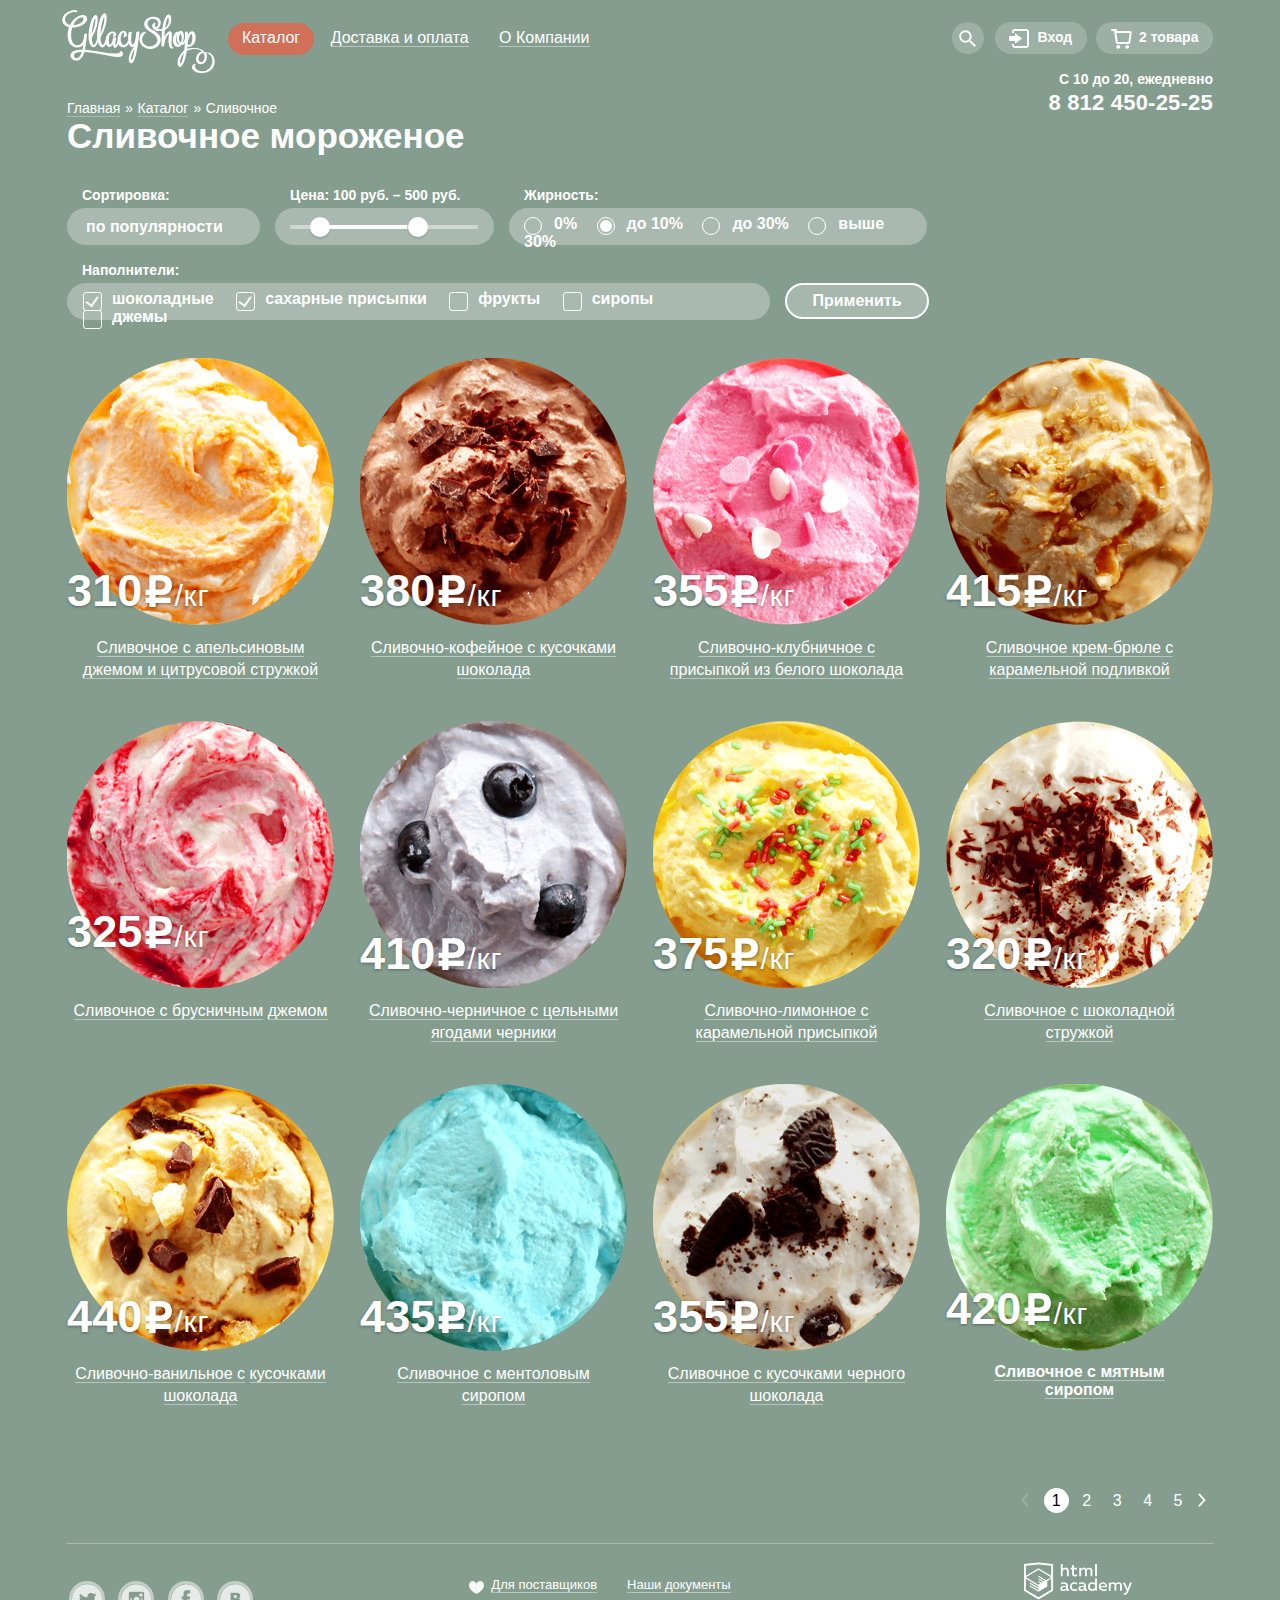
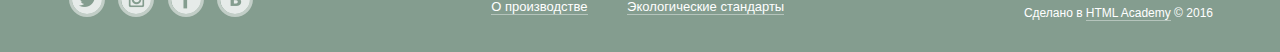
==== commit dc6ed46a: "refine" ====
--- a/catalog.html
+++ b/catalog.html
@@ -7,445 +7,455 @@
   <link href="css/style.css" rel="stylesheet">
 </head>
 <body>
-  <div class="page">
-
-    <header class="container">
-      <div class="grid--layout">
-
-        <!-- GRID - header logo -->
-        <div class="layout--logo">
-          <a href="index.html">
-            <img class="logo--img" src="img/layout/logo.svg" width="153" height="63" alt="Лого"/>
-          </a>
+
+    <div class="page">
+      <div class="page--layout">
+
+      <header class="container">
+        <div class="grid--layout">
+
+          <!-- GRID - header logo -->
+          <div class="layout--logo">
+            <a href="index.html">
+              <img class="logo--img" src="img/layout/logo.svg" width="153" height="63" alt="Лого"/>
+            </a>
+          </div>
+
+          <!-- GRID - header navigation -->
+          <nav class="layout--nav">
+            <ul class="nav--menu">
+              <li class="menu--item">
+                <a class="item--btn item--btn--active" href="#">
+                  <span class="btn--underline">Каталог</span>
+                </a>
+                <ul class="item--drop">
+                  <li class="item--drop--title"><a href="#">Новинки</a></li>
+                  <li class="drop--link drop--link--active"><a href="#">Сливочное</a></li>
+                  <li class="drop--link"><a href="#">Щербеты</a></li>
+                  <li class="drop--link"><a href="#">Фруктовый лед</a></li>
+                  <li class="drop--link"><a href="#">Мелорин</a></li>
+                </ul>
+              </li>
+              <li class="menu--item">
+                <a class="item--btn" href="#">
+                  <span class="btn--underline">Доставка и оплата</span>
+                </a>
+              </li>
+              <li class="menu--item">
+                <a class="item--btn" href="#">
+                  <span class="btn--underline">О Компании</span>
+                </a>
+              </li>
+            </ul>
+          </nav>
+
+          <!-- GRID - header user-block -->
+          <div class="layout--user">
+
+            <!-- search button -->
+            <div class="user--item">
+              <a class="item--search" href="#"></a>
+              <div class="search--form">
+                <form action="#" method="post">
+                  <input type="search" name="search" placeholder=" Что ищем?">
+                </form>
+              </div>
+            </div>
+
+            <!-- login button -->
+            <div class="user--item">
+              <a class="item--login" href="#">
+                <span class="login">Вход</span>
+              </a>
+              <div class="login--form">
+                <form action="#" method="post">
+                  <input type="email" name="email" placeholder="Электронная почта" required>
+                  <input type="password" name="password" placeholder="Пароль" required>
+                  <input type="submit" value="Войти">
+                  <div class="form--link">
+                    <a href="#">Забыли пароль?</a>
+                    <a href="#">Новая регистрация</a>
+                  </div>
+                </form>
+              </div>
+            </div>
+
+            <!-- basket button start -->
+            <div class="user--item">
+              <a class="item--basket basket--catalog" href="#">
+                <span class="basket basket--full">2 товара</span>
+              </a>
+              <!-- popup basket start-->
+              <div class="basket--popup">
+                <div class="popup--wrap table--popup">
+
+                  <div class="popup--row row--popup">
+                    <div class="icecream--title cell--popup">
+                      <a href="#" class="delete--btn"><img src="img/icons/exit.png" alt="удалить"></a>
+                    </div>
+                    <div class="icecream--image cell--popup ">
+                      <img src="img/content/yellow.png" width="33" height="33" alt="Пломбир с апельсиновым джемом">
+                    </div>
+                    <div class="icecream--title cell--popup cell--width">
+                      Пломбир с апельсиновым джемом
+                    </div>
+                    <div class="icecream--amount cell--popup">
+                      1,5 кг х 200 руб.
+                    </div>
+                    <div class="icecream--price cell--popup">
+                      300 руб
+                    </div>
+                  </div>
+
+                  <div class="popup--row row--popup">
+                    <div class="icecream--title cell--popup">
+                      <a href="#" class="delete--btn"><img src="img/icons/exit.png" alt="удалить"></a>
+                    </div>
+                    <div class="icecream--image cell--popup">
+                      <img src="img/content/pink.png" width="33" height="33" alt="Клубничный пломбир">
+                    </div>
+                    <div class="icecream--title cell--popup cell--width">
+                      Клубничный пломбир с присыпкой из белого шоколада
+                    </div>
+                    <div class="icecream--amount cell--popup">
+                      1,5 кг х 300 руб.
+                    </div>
+                    <div class="icecream--price cell--popup">
+                      450 руб
+                    </div>
+                  </div>
+
+                </div>
+                <div class="basket--total">Итого: 750 руб.</div>
+                <a href="#" class="btn">Оформить заказ</a>
+              </div>
+              <!-- popup basket end -->
+            </div>
+            <!-- basket button end -->
+
+          </div>
+
+          <!-- GRID - header contacts -->
+          <div class="layout--contacts">
+            <span class="timetable">C 10 до 20, ежедневно</span>
+            <span class="contact">8 812 450-25-25</span>
+          </div>
+
         </div>
-
-        <!-- GRID - header navigation -->
-        <nav class="layout--nav">
-          <ul class="nav--menu">
-            <li class="menu--item">
-              <a class="item--btn item--btn--active" href="#">
-                <span class="btn--underline">Каталог</span>
-              </a>
-              <ul class="item--drop">
-                <li class="item--drop--title"><b>Новинки</b></li>
-                <li class="drop--link drop--link--active"><a href="#">Сливочное</a></li>
-                <li class="drop--link"><a href="#">Щербеты</a></li>
-                <li class="drop--link"><a href="#">Фруктовый лед</a></li>
-                <li class="drop--link"><a href="#">Мелорин</a></li>
-              </ul>
-            </li>
-            <li class="menu--item">
-              <a class="item--btn" href="#">
-                <span class="btn--underline">Доставка и оплата</span>
-              </a>
-            </li>
-            <li class="menu--item">
-              <a class="item--btn" href="#">
-                <span class="btn--underline">О Компании</span>
-              </a>
-            </li>
-          </ul>
-        </nav>
-
-        <!-- GRID - header user-block -->
-        <div class="layout--user">
-
-          <!-- search button -->
-          <div class="user--item">
-            <a class="item--search" href="#"></a>
-            <div class="search--form">
-              <form>
-                <input type="search" name="search" placeholder=" Что ищем?">
-              </form>
+      </header>
+
+      <main class="container">
+        <div class="grid--layout">
+
+          <!-- GRID - main navigation -->
+          <nav class="breadcrumbs">
+            <ul>
+              <li><a href="index.html">Главная</a><span>&#187;</span></li>
+              <li><a href="#">Каталог</a><span>&#187;</span></li>
+              <li>Сливочное</li>
+            </ul>
+          </nav>
+
+          <h1>Сливочное мороженое</h1>
+
+          <!-- GRID main filter -->
+          <form class="filter" action="#" method="post">
+
+            <!-- Sorting -->
+            <div class="field--sorting">
+              <label for="sorting">Сортировка:</label>
+              <div class="select--hidden">
+                <select name="sorting" id="sorting">
+                  <option>по популярности</option>
+                  <option>сначала недорогиe</option>
+                  <option>сначала дорогие</option>
+                  <option>по жирности</option>
+                </select>
+              </div>
+            </div>
+
+            <!-- Range -->
+            <div class="field--range">
+              <label>Цена: 100 руб. – 500 руб.</label>
+              <div class="range--scale">
+                <div class="range--bar"></div>
+              </div>
+              <div class="range--scale--min"></div>
+              <div class="range--scale--max"></div>
+            </div>
+
+            <!-- Fat -->
+            <div class="field--fat">
+              <label>Жирность:</label>
+              <div class="fat--control">
+
+                <input type="radio" name="fat" id="rd1">
+                <label for="rd1">0%</label>
+
+                <input type="radio" name="fat" id="rd2" checked>
+                <label for="rd2">до 10%</label>
+
+                <input type="radio" name="fat" id="rd3">
+                <label for="rd3">до 30%</label>
+
+                <input type="radio" name="fat" id="rd4">
+                <label for="rd4">выше 30%</label>
+
+              </div>
+            </div>
+
+            <!-- Filler -->
+            <div class="field--fillings">
+              <label>Наполнители:</label>
+              <div class="fillings">
+
+                <input type="checkbox" id="ch1" checked>
+                <label for="ch1">шоколадные</label>
+
+                <input type="checkbox" id="ch2" checked>
+                <label for="ch2">сахарные присыпки</label>
+
+                <input type="checkbox" id="ch3">
+                <label for="ch3">фрукты</label>
+
+                <input type="checkbox" id="ch4">
+                <label for="ch4">сиропы</label>
+
+                <input type="checkbox" id="ch5">
+                <label for="ch5">джемы</label>
+
+              </div>
+            </div>
+
+            <!-- Submit buttom filler -->
+            <button class="button-filter" type="submit">Применить</button>
+
+          </form>
+
+          <!-- GRID - main catalog -->
+          <section class="catalog">
+            
+            <figure class="catalog--item">
+              <img src="img/content/orange.png" width="267" height="267" alt="фото продукта"/>
+              <span class="price"><b class="price--item">310</b><img src="img/layout/ruble.svg" alt="ruble">/кг</span>
+              <figcaption>
+                <p class="width--control">
+                  <span>Сливочное с апельсиновым</span>
+                  <span>джемом и цитрусовой стружкой</span>
+                </p>
+                <div class="quick--look">
+                  <a href="#" class="btn--quick">Быстрый просмотр</a>
+                </div>
+              </figcaption>
+            </figure>
+
+            <figure class="catalog--item">
+              <img src="img/content/coffee.png" width="267" height="267" alt="фото продукта"/>
+              <span class="price"><b class="price--item">380</b><img src="img/layout/ruble.svg" alt="ruble">/кг</span>
+              <figcaption>
+                <p class="width--control">
+                  <span>Сливочно-кофейное с кусочками</span>
+                  <span>шоколада</span>
+                </p>
+                <div class="quick--look">
+                  <a href="#" class="btn--quick">Быстрый просмотр</a>
+                </div>
+              </figcaption>
+            </figure>
+
+            <figure class="catalog--item">
+              <img src="img/content/strawberry.png" width="267" height="267" alt="фото продукта"/>
+              <span class="price"><b class="price--item">355</b><img src="img/layout/ruble.svg" alt="ruble">/кг</span>
+              <figcaption>
+                <p class="width--control">
+                  <span>Сливочно-клубничное c</span>
+                  <span>присыпкой из белого шоколада</span>
+                </p>
+                <div class="quick--look">
+                  <a href="#" class="btn--quick">Быстрый просмотр</a>
+                </div>
+              </figcaption>
+            </figure>
+
+            <figure class="catalog--item">
+              <img src="img/content/brulee.png" width="267" height="267" alt="фото продукта"/>
+              <span class="price"><b class="price--item">415</b><img src="img/layout/ruble.svg" alt="ruble">/кг</span>
+              <figcaption>
+                <p class="width--control">
+                  <span>Сливочное крем-брюле с</span>
+                  <span>карамельной подливкой</span>
+                </p>
+                <div class="quick--look">
+                  <a href="#" class="btn--quick">Быстрый просмотр</a>
+                </div>
+              </figcaption>
+            </figure>
+
+            <figure class="catalog--item">
+              <img src="img/content/1.png" width="267" height="267" alt="фото продукта"/>
+              <span class="price"><b class="price--item">325</b><img src="img/layout/ruble.svg" alt="ruble">/кг</span>
+              <figcaption>
+                <p class="width--control">
+                  <span>Сливочное с брусничным</span>
+                  <span>джемом</span>
+                </p>
+                <div class="quick--look">
+                  <a href="#" class="btn--quick">Быстрый просмотр</a>
+                </div>
+              </figcaption>
+            </figure>
+
+            <figure class="catalog--item">
+              <img src="img/content/2.png" width="267" height="267" alt="фото продукта"/>
+              <span class="price"><b class="price--item">410</b><img src="img/layout/ruble.svg" alt="ruble">/кг</span>
+              <figcaption>
+                <p class="width--control">
+                  <span>Сливочно-черничное с цельными</span>
+                  <span>ягодами черники</span>
+                </p>
+                <div class="quick--look">
+                  <a href="#" class="btn--quick">Быстрый просмотр</a>
+                </div>
+              </figcaption>
+            </figure>
+
+            <figure class="catalog--item">
+              <img src="img/content/3.png" width="267" height="267" alt="фото продукта"/>
+              <span class="price"><b class="price--item">375</b><img src="img/layout/ruble.svg" alt="ruble">/кг</span>
+              <figcaption>
+                <p class="width--control">
+                  <span>Сливочно-лимонное с</span>
+                  <span>карамельной присыпкой</span>
+                </p>
+                <div class="quick--look">
+                  <a href="#" class="btn--quick">Быстрый просмотр</a>
+                </div>
+              </figcaption>
+            </figure>
+
+            <figure class="catalog--item">
+              <img src="img/content/4.png" width="267" height="267" alt="фото продукта"/>
+              <span class="price"><b class="price--item">320</b><img src="img/layout/ruble.svg" alt="ruble">/кг</span>
+              <figcaption>
+                <p class="width--control">
+                  <span>Сливочное с шоколадной</span>
+                  <span>стружкой</span>
+                </p>
+                <div class="quick--look">
+                  <a href="#" class="btn--quick">Быстрый просмотр</a>
+                </div>
+              </figcaption>
+            </figure>
+
+            <figure class="catalog--item">
+              <img src="img/content/5.png" width="267" height="267" alt="фото продукта"/>
+              <span class="price"><b class="price--item">440</b><img src="img/layout/ruble.svg" alt="ruble">/кг</span>
+              <figcaption>
+                <p class="width--control">
+                  <span>Сливочно-ванильное с</span>
+                  <span>кусочками шоколада</span>
+                </p>
+                <div class="quick--look">
+                  <a href="#" class="btn--quick">Быстрый просмотр</a>
+                </div>
+              </figcaption>
+            </figure>
+
+            <figure class="catalog--item">
+              <img src="img/content/6.png" width="267" height="267" alt="фото продукта"/>
+              <span class="price"><b class="price--item">435</b><img src="img/layout/ruble.svg" alt="ruble">/кг</span>
+              <figcaption>
+                <p class="width--control">
+                  <span>Сливочноe с ментоловым</span>
+                  <span>сиропoм</span>
+                </p>
+                <div class="quick--look">
+                  <a href="#" class="btn--quick">Быстрый просмотр</a>
+                </div>
+              </figcaption>
+            </figure>
+
+            <figure class="catalog--item">
+              <img src="img/content/7.png" width="267" height="267" alt="фото продукта"/>
+              <span class="price"><b class="price--item">355</b><img src="img/layout/ruble.svg" alt="ruble">/кг</span>
+              <figcaption>
+                <p class="width--control">
+                  <span>Сливочное с кусочками черного</span>
+                  <span>шоколада</span>
+                </p>
+                <div class="quick--look">
+                  <a href="#" class="btn--quick">Быстрый просмотр</a>
+                </div>
+              </figcaption>
+            </figure>
+
+            <figure class="catalog--item">
+              <img src="img/content/8.png" width="267" height="267" alt="фото продукта"/>
+              <span class="price"><b class="price--item">420</b><img src="img/layout/ruble.svg" alt="ruble">/кг</span>
+              <figcaption>
+                <p class="width--control--end">
+                  <span>Сливочное с мятным</span>
+                  <span>сиропом</span>
+                </p>
+                <div class="quick--look">
+                  <a href="#" class="btn--quick">Быстрый просмотр</a>
+                </div>
+              </figcaption>
+            </figure>
+            
+          </section>
+
+          <!-- GRID - main paginator -->
+          <div class="grid--layout">
+            <div class="paginator">
+              <a class="page-prev" href="#">Назад</a>
+              <a class="page-number page--active" href="#">1</a>
+              <a class="page-number" href="#">2</a>
+              <a class="page-number" href="#">3</a>
+              <a class="page-number" href="#">4</a>
+              <a class="page-number" href="#">5</a>
+              <a class="page-next" href="#">Вперед</a>
             </div>
           </div>
 
-          <!-- login button -->
-          <div class="user--item">
-            <a class="item--login" href="#">
-              <span class="login">Вход</span>
-            </a>
-            <div class="login--form">
-              <form>
-                <input type="email" name="email" placeholder="Электронная почта" required>
-                <input type="password" name="password" placeholder="Пароль" required>
-                <input type="submit" value="Войти">
-                <div class="form--link">
-                  <a href="#">Забыли пароль?</a>
-                  <a href="#">Новая регистрация</a>
-                </div>
-              </form>
+        </div>
+      </main>
+
+      <footer class="container">
+        <div class="grid--layout">
+
+          <div class="footer">
+            <div class="footer--social">
+              <a href="#" class="social--twitter"></a>
+              <a href="#" class="social--insta"></a>
+              <a href="#" class="social--facebook"></a>
+              <a href="#" class="social--vk"></a>
+            </div>
+            <div class="footer--docs">
+              <div class="table">
+                <div class="row">
+                  <a class="cell" href="#">
+                    <span><img src="img/layout/heart.svg" alt="heart">Для поставщиков</span>
+                  </a>
+                  <a class="cell" href="#"><span>Наши документы</span></a>
+                </div>
+                <div class="row">
+                  <a class="cell" href="#"><span>О производстве</span></a>
+                  <a class="cell" href="#"><span>Экологические стандарты</span></a>
+                </div>
+              </div>
+            </div>
+            <div class="footer--webmaster">
+              <img src="img/user-interface/html-academy.svg" alt="HTMLAcademy" width="108" height="38">
+              <p>Сделано в <a href="#">HTML Academy</a> &#169; 2016</p>
             </div>
           </div>
 
-          <!-- basket button start -->
-          <div class="user--item">
-            <a class="item--basket" href="#">
-              <span class="basket">Пусто</span>
-            </a>
-            <!-- popup basket start-->
-            <div class="basket--popup">
-              <div class="popup--wrap table">
-
-                <div class="popup--row row">
-                  <button class="delete--btn cell">Удалить</button>
-                  <div class="icecream--image cell">
-                    <img src="#" width="33" height="33" alt="Пломбир с апельсиновым джемом">
-                  </div>
-                  <div class="icecream--title cell">
-                    <p>Пломбир с апельсиновым джемом</p>
-                  </div>
-                  <div class="icecream--amount cell">
-                    1,5 кг х <span class="icecream__amount--grey">200 руб.</span>
-                  </div>
-                  <div class="icecream--price cell">
-                    300 руб
-                  </div>
-                </div>
-
-                <div class="popup--row row">
-                  <button class="delete--btn cell">Удалить</button>
-                  <div class="icecream--image cell">
-                    <img src="#" width="33" height="33" alt="Клубничный пломбир с присыпкой из белого шоколада">
-                  </div>
-                  <div class="icecream--title cell">
-                    <p>Клубничный пломбир с присыпкой из белого шоколада</p>
-                  </div>
-                  <div class="icecream--amount cell">
-                    1,5 кг х <span class="icecream__amount--grey">300 руб.</span>
-                  </div>
-                  <div class="icecream--price cell">
-                    450 руб
-                  </div>
-                </div>
-
-              </div>
-              <div class="basket--total">Итого: 750 руб.</div>
-              <a href="#" class="btn">Оформить заказ</a>
-            </div>
-            <!-- popup basket end -->
-          </div>
-          <!-- basket button end -->
-
         </div>
-
-        <!-- GRID - header contacts -->
-        <div class="layout--contacts">
-          <span class="timetable">C 10 до 20, ежедневно</span>
-          <span class="contact">8 812 450-25-25</span>
-        </div>
-
-      </div>
-    </header>
-
-    <main class="container">
-      <div class="grid--layout">
-
-        <!-- GRID - main navigation -->
-        <nav class="breadcrumbs">
-          <ul>
-            <li><a href="#">Главная</a> &#187</li>
-            <li><a href="#">Каталог</a> &#187</li>
-            <li><a href="#">Сливочное</a></li>
-          </ul>
-        </nav>
-
-        <h1>Сливочное мороженое</h1>
-
-        <!-- GRID main filter -->
-        <form class="filter" action="#" method="post">
-
-          <!-- Sorting -->
-          <div class="field--sorting">
-            <label for="sorting">Сортировка:</label>
-            <select name="sorting" id="sorting">
-              <option>по популярности</option>
-              <option>сначала недорогиe</option>
-              <option>сначала дорогие</option>
-              <option>по жирности</option>
-            </select>
-          </div>
-
-          <!-- Range -->
-          <div class="field--range">
-            <label for="price--range">Цена: 100 руб. – 500 руб.</label>
-            <div class="range--scale">
-              <div class="range--bar"></div>
-            </div>
-            <div class="range--scale--min"></div>
-            <div class="range--scale--max"></div>
-          </div>
-
-          <!-- Fat -->
-          <div class="field--fat">
-            <label for="fat">Жирность:</label>
-            <div class="fat--control">
-              
-              <input type="radio" name="fat" id="rd1">
-              <label for="rd1">0%</label>
-              
-              <input type="radio" name="fat" id="rd2" checked>
-              <label for="rd2">до 10%</label>
-              
-              <input type="radio" name="fat" id="rd3">
-              <label for="rd3">до 30%</label>
-              
-              <input type="radio" name="fat" id="rd4">
-              <label for="rd4">выше 30%</label>
-              
-            </div>
-          </div>
-
-          <!-- Filler -->
-          <div class="field--fillings">
-            <label for="fill">Наполнители:</label>
-            <div class="fillings">
-              
-              <input type="checkbox" id="ch1" checked>
-              <label for="ch1">шоколадные</label>
-              
-              <input type="checkbox" id="ch2" checked>
-              <label for="ch2">сахарные присыпки</label>
-              
-              <input type="checkbox" id="ch3">
-              <label for="ch3">фрукты</label>
-              
-              <input type="checkbox" id="ch4">
-              <label for="ch4">сиропы</label>
-              
-              <input type="checkbox" id="ch5">
-              <label for="ch5">джемы</label>
-              
-            </div>
-          </div>
-
-          <!-- Submit buttom filler -->
-          <button class="button-filter" type="submit">Применить</button>
-
-        </form>
-
-        <!-- GRID - main catalog -->
-        <section class="catalog">
-
-          <figure class="catalog--item">
-            <img src="img/content/orange.png" width="267" height="267" alt="фото продукта"/>
-            <span class="price"><b class="price--item">310</b><img src="img/layout/ruble.svg">/кг</span>
-            <figcaption>
-              <p>
-                <span>Сливочное с апельсиновым</span><br>
-                <span>джемом и цитрусовой стружкой</span>
-              </p>
-              <div class="quick--look">
-                <a href="#" class="btn--quick">Быстрый просмотр</a>
-              </div>
-            </figcaption>
-          </figure>
-
-          <figure class="catalog--item">
-            <img src="img/content/coffee.png" width="267" height="267" alt="фото продукта"/>
-            <span class="price"><b class="price--item">380</b><img src="img/layout/ruble.svg">/кг</span>
-            <figcaption>
-              <p>
-                <span>Сливочно-кофейное с кусочками</span><br>
-                <span>шоколада</span>
-              </p>
-              <div class="quick--look">
-                <a href="#" class="btn--quick">Быстрый просмотр</a>
-              </div>
-            </figcaption>
-          </figure>
-
-          <figure class="catalog--item">
-            <img src="img/content/strawberry.png" width="267" height="267" alt="фото продукта"/>
-            <span class="price"><b class="price--item">355</b><img src="img/layout/ruble.svg">/кг</span>
-            <figcaption>
-              <p>
-                <span>Сливочно-клубничное c</span><br>
-                <span>присыпкой из белого шоколада</span>
-              </p>
-              <div class="quick--look">
-                <a href="#" class="btn--quick">Быстрый просмотр</a>
-              </div>
-            </figcaption>
-          </figure>
-
-          <figure class="catalog--item">
-            <img src="img/content/brulee.png" width="267" height="267" alt="фото продукта"/>
-            <span class="price"><b class="price--item">415</b><img src="img/layout/ruble.svg">/кг</span>
-            <figcaption>
-              <p>
-                <span>Сливочное крем-брюле с</span><br>
-                <span>карамельной подливкой</span>
-              </p>
-              <div class="quick--look">
-                <a href="#" class="btn--quick">Быстрый просмотр</a>
-              </div>
-            </figcaption>
-          </figure>
-
-          <figure class="catalog--item">
-            <img src="img/content/1.png" width="267" height="267" alt="фото продукта"/>
-            <span class="price"><b class="price--item">325</b><img src="img/layout/ruble.svg">/кг</span>
-            <figcaption>
-              <p>
-                <span>Сливочное с брусничным</span><br>
-                <span>джемом</span>
-              </p>
-              <div class="quick--look">
-                <a href="#" class="btn--quick">Быстрый просмотр</a>
-              </div>
-            </figcaption>
-          </figure>
-
-          <figure class="catalog--item">
-            <img src="img/content/2.png" width="267" height="267" alt="фото продукта"/>
-            <span class="price"><b class="price--item">410</b><img src="img/layout/ruble.svg">/кг</span>
-            <figcaption>
-              <p>
-                <span>Сливочно-черничное с цельными</span><br>
-                <span>ягодами черники</span>
-              </p>
-              <div class="quick--look">
-                <a href="#" class="btn--quick">Быстрый просмотр</a>
-              </div>
-            </figcaption>
-          </figure>
-
-          <figure class="catalog--item">
-            <img src="img/content/3.png" width="267" height="267" alt="фото продукта"/>
-            <span class="price"><b class="price--item">375</b><img src="img/layout/ruble.svg">/кг</span>
-            <figcaption>
-              <p>
-                <span>Сливочно-лимонное с</span><br>
-                <span>карамельной присыпкой</span>
-              </p>
-              <div class="quick--look">
-                <a href="#" class="btn--quick">Быстрый просмотр</a>
-              </div>
-            </figcaption>
-          </figure>
-
-          <figure class="catalog--item">
-            <img src="img/content/4.png" width="267" height="267" alt="фото продукта"/>
-            <span class="price"><b class="price--item">320</b><img src="img/layout/ruble.svg">/кг</span>
-            <figcaption>
-              <p>
-                <span>Сливочное с шоколадной</span><br>
-                <span>стружкой</span>
-              </p>
-              <div class="quick--look">
-                <a href="#" class="btn--quick">Быстрый просмотр</a>
-              </div>
-            </figcaption>
-          </figure>
-
-          <figure class="catalog--item">
-            <img src="img/content/5.png" width="267" height="267" alt="фото продукта"/>
-            <span class="price"><b class="price--item">440</b><img src="img/layout/ruble.svg">/кг</span>
-            <figcaption>
-              <p>
-                <span>Сливочно-ванильное с</span><br>
-                <span>кусочками шоколада</span>
-              </p>
-              <div class="quick--look">
-                <a href="#" class="btn--quick">Быстрый просмотр</a>
-              </div>
-            </figcaption>
-          </figure>
-
-          <figure class="catalog--item">
-            <img src="img/content/6.png" width="267" height="267" alt="фото продукта"/>
-            <span class="price"><b class="price--item">435</b><img src="img/layout/ruble.svg">/кг</span>
-            <figcaption>
-              <p>
-                <span>Сливочноe с ментоловым</span><br>
-                <span>сиропа</span>
-              </p>
-              <div class="quick--look">
-                <a href="#" class="btn--quick">Быстрый просмотр</a>
-              </div>
-            </figcaption>
-          </figure>
-
-          <figure class="catalog--item">
-            <img src="img/content/7.png" width="267" height="267" alt="фото продукта"/>
-            <span class="price"><b class="price--item">355</b><img src="img/layout/ruble.svg">/кг</span>
-            <figcaption>
-              <p>
-                <span>Сливочное с кусочками черного</span><br>
-                <span>шоколада</span>
-              </p>
-              <div class="quick--look">
-                <a href="#" class="btn--quick">Быстрый просмотр</a>
-              </div>
-            </figcaption>
-          </figure>
-
-          <figure class="catalog--item">
-            <img src="img/content/8.png" width="267" height="267" alt="фото продукта"/>
-            <span class="price"><b class="price--item">420</b><img src="img/layout/ruble.svg">/кг</span>
-            <figcaption>
-              <p>
-                <span>Сливочное с мятным</span><br>
-                <span>сиропом</span>
-              </p>
-              <div class="quick--look">
-                <a href="#" class="btn--quick">Быстрый просмотр</a>
-              </div>
-            </figcaption>
-          </figure>
-
-        </section>
-
-        <!-- GRID - main paginator -->
-        <div class="grid--layout">
-          <div class="paginator">
-            <a class="page-prev" href="#">Назад</a>
-            <a class="page-number" href="#">1</a>
-            <a class="page-number" href="#">2</a>
-            <a class="page-number" href="#">3</a>
-            <a class="page-number" href="#">4</a>
-            <a class="page-number" href="#">5</a>
-            <a class="page-next" href="#">Вперед</a>
-          </div>
-        </div>
-
-      </div>
-    </main>
-
-    <footer class="container">
-      <div class="grid--layout">
-
-        <div class="footer">
-          <div class="footer--social">
-            <a href="#" class="social--twitter"></a>
-            <a href="#" class="social--insta"></a>
-            <a href="#" class="social--facebook"></a>
-            <a href="#" class="social--vk"></a>
-          </div>
-          <div class="footer--docs">
-            <div class="table">
-              <div class="row">
-                <a class="cell" href="#">
-                  <span><img src="img/layout/heart.svg">Для поставщиков</span>
-                </a>
-                <a class="cell" href="#"><span>Наши документы</span></a>
-              </div>
-              <div class="row">
-                <a class="cell" href="#"><span>О производстве</span></a>
-                <a class="cell" href="#"><span>Экологические стандарты</span></a>
-              </div>
-            </div>
-          </div>
-          <div class="footer--webmaster">
-            <img src="img/user-interface/html-academy.svg" alt="HTMLAcademy" width="108" height="38">
-            <p>Сделано в <a href="#">HTML Academy</a> &#169; 2016</p>
-          </div>
-        </div>
-
-      </div>
-    </footer>
-
+      </footer>
+
+    </div>
   </div>
+
 </body>
-</html>
+</html>--- a/css/style.css
+++ b/css/style.css
@@ -10,13 +10,43 @@
 /* MAIN LAYOUT
    ===================================== */
 
+@font-face {
+    font-family: "Roboto";
+    src: local("Roboto Medium"), local("Roboto-Medium"),
+         url("robotomedium.woff2") format("woff2"),
+         url("robotomedium.woff") format("woff"),
+         url("robotomedium.ttf") format("truetype");
+    font-weight: 500;
+    font-style: normal;
+}
+
+@font-face {
+    font-family: "Roboto";
+    src: local("Roboto"), local("Roboto-Regular"),
+         url("roboto.woff2") format("woff2"),
+         url("roboto.woff") format("woff"),
+         url("roboto.ttf") format("truetype");
+    font-weight: 400;
+    font-style: normal;
+}
+
+@font-face {
+    font-family: "Roboto";
+    src: local("Roboto Black"), local("Roboto-Black"),
+         url("robotoblack.woff2") format("woff2"),
+         url("robotoblack.woff") format("woff"),
+         url("robotoblack.ttf") format("truetype");
+    font-weight: 900;
+    font-style: normal;
+}
+
 body > input[type="radio"] {
   display: none;
 }
 
 .page {
   padding-top: 10px;
-  transition: background-image 0.5s ease, background-color 0.5s ease;
+/*  transition: background-image 0.5s ease, background-color 0.5s ease;*/
 }
 
 .page--layout {
@@ -31,6 +61,10 @@
 
 /* HEADER
    ===================================== */
+
+header {
+  position: relative;
+}
 
 header .layout--logo {
   float: left;
@@ -44,6 +78,8 @@
 }
 
 header .layout--nav {
+  position: relative;
+  z-index: 1;
   float: left;
   width: 700px;
   min-height: 67px;
@@ -105,14 +141,15 @@
   display: block;
 }
 
-.item--drop--title b {
+.item--drop--title a {
   display: block;
   padding: 8px 0px 11px 14px;
   margin: 0 10px 0 5px;
   font-size: 14px;
-  font-weight: 500;
+  font-weight: 600;
   color: #323232;
   border-bottom: 1px solid #d1d0ce;
+  text-decoration: none;
 }
 
 .drop--link a {
@@ -143,6 +180,8 @@
 }
 
 header .layout--user {
+  position: relative;
+  z-index: 1;
   float: right;
   width: auto;
   min-height: 67px;
@@ -326,6 +365,17 @@
   background-position: 10px -18px;
 }
 
+.basket--catalog:hover .basket--full::after {
+  content: "";
+  background: url(../img/icons/basket-fill.png);
+  background-repeat: no-repeat;
+  width: 13px;
+  height: 15px;
+  position: absolute;
+  left: 20px;
+  top: 10px;
+}
+
 .item--basket:hover {
   background-image: url(../img/spritesheet.png);
   background-repeat: no-repeat;
@@ -341,10 +391,8 @@
   top: 36px;
   right: 0;
   width: 540px;
-  min-height: 239px;
-  padding: 15px;
-  padding-top: 30px;
-  padding-bottom: 20px;
+  min-height: 242px;
+  padding: 16px;
   border-radius: 5px;
   background-color: #f8f7f4;
   color: #323232;
@@ -352,10 +400,58 @@
   box-sizing: border-box;
   font-size: 13px;
   line-height: 16px;
+  font-weight: 300;
+}
+
+.btn {
+  position: absolute;
+  bottom: 20px;
+  right: 15px;
+  display: block;
+  width: 170px;
+  height: 45px;
+  background-color: #e64b36;
+  border-radius: 50px;
+  text-align: center;
+  font-size: 18px;
+  line-height: 42px;
+  text-decoration: none;
+  color: #ffffff;
+  background: linear-gradient(0deg,#e74a35,#f26843);
+  box-shadow: 0 2px 2px 0 rgba(172,16,0,.64);
+}
+
+.basket--popup .table--popup {
+  display: table;
+}
+
+.basket--popup .row--popup {
+  display: table-row;
+  width: auto;
+  padding: 0;
+}
+
+.basket--popup .cell--popup {
+  display: table-cell;
+  width: auto;
+  padding: 0 5px 10px 2px;
+  vertical-align: middle;
+}
+
+.basket--popup .icecream--price {
+  padding-left: 10px;
 }
 
 .delete--btn {
   text-indent: -9999px;
+}
+
+.basket--popup img {
+  padding: 5px;
+}
+
+.basket--popup .cell--width {
+  width: 250px;
 }
 
 .user--item:hover .basket--popup {
@@ -415,16 +511,24 @@
   display: none;
 }
 
+.slide img {
+  position: absolute;
+  top: -117px;
+  left: 50px;
+}
+
 .slider .slider--title {
-  width: 700px;
+  position: relative;
+  width: 720px;
   margin: 0 auto;
   margin-bottom: 30px;
-  font-weight: 800;
+  font-family: "Roboto-Black";
   font-size: 60px;
-  line-height: 60px;
+  line-height: 60.35px;
 }
 
 .slider .btn--slider {
+  position: relative;
   display: inline-block;
   padding: 12px 44px;
   font-weight: 600;
@@ -472,23 +576,23 @@
 
 #btn--1:checked ~ .page {
   background-color: #849d8f;
-  background-image: url(../img/content/Мороженко1.png);
-  background-repeat: no-repeat;
-  background-position: 120px 0;
+/*  background-image: url(../img/content/Мороженко1.png);*/
+  background-repeat: no-repeat;
+  background-position: top center;
 }
 
 #btn--2:checked ~ .page {
   background-color: #8996a6;
-  background-image: url(../img/content/Мороженко2.png);
-  background-repeat: no-repeat;
-  background-position: 120px 0;
+/*  background-image: url(../img/content/Мороженко2.png);*/
+  background-repeat: no-repeat;
+  background-position: top center;
 }
 
 #btn--3:checked ~ .page {
   background-color: #9d8b84;
-  background-image: url(../img/content/Мороженко3.png);
-  background-repeat: no-repeat;
-  background-position: 120px 0;
+/*  background-image: url(../img/content/Мороженко3.png);*/
+  background-repeat: no-repeat;
+  background-position: top center;
 }
 
 #btn--1:checked ~ .page #intro1,
@@ -501,6 +605,10 @@
 #btn--2:checked ~ .page label[for="btn--2"],
 #btn--3:checked ~ .page label[for="btn--3"] {
   background-color: #ffffff;
+}
+
+.main--promo {
+  margin-bottom: 8px;
 }
 
 main .promo--left {
@@ -538,9 +646,11 @@
 
 .promo--left p,
 .promo--right p {
+  width: 526px;
   margin: 16px 0 0 19px;
   font-size: 18px;
   line-height: 22px;
+  box-sizing: border-box;
 }
 
 .promo--left .promo--btn--left {
@@ -603,7 +713,7 @@
 main .catalog--item {
   float: left;
   position: relative;
-  margin: 40px 26px 0 0;
+  margin: 32px 26px 0 0;
   text-align: center;
 }
 
@@ -631,13 +741,20 @@
   top: 4px;
 }
 
-.catalog--item figcaption p {
-  margin: 8px 0;
+.width--control {
+  width: 255px;
+  margin: 8px auto;
   line-height: 22px;
   font-weight: 400;
 }
 
+.width--control--end {
+  width: 225px;
+  margin: 8px auto;
+}
+
 .catalog--item figcaption span {
+/*  font-family: "Roboto-Medium";*/
   border-bottom: 1px solid hsla(0,0%,100%,.4);
 }
 
@@ -672,6 +789,12 @@
   padding-left: 53px;
 }
 
+.feature--item p {
+  font-family: "Roboto-Regular";
+  font-size: 16px;
+  line-height: 22px;
+}
+
 .feature--item:nth-child(2) {
   margin-right: 32px;
 }
@@ -685,10 +808,12 @@
 }
 
 .main--feature--about h2 {
+  font-family: "Roboto-Medium";
   margin: 3px 0;
-  line-height: 31px;
-  word-spacing: 1px;
-  letter-spacing: -0.1px;
+  line-height: 30px;
+  font-size: 24px;
+/*  word-spacing: 1px;*/
+/*  letter-spacing: -0.1px;*/
 }
 
 
@@ -723,6 +848,8 @@
 }
 
 main .feature--blog a {
+  display: block;
+  width: 300px;
   color: #323232;
 }
 
@@ -780,6 +907,8 @@
   color: #fefefe;
   box-shadow: 0 2px 2px 0 rgba(172,16,0,.64);
   background: linear-gradient(0deg,#e74a35,#f26843);
+  outline: none;
+  cursor: pointer;
 }
 
 .post--band button:hover {
@@ -831,7 +960,7 @@
   margin-top: 17px;
   font-size: 14px;
   font-weight: 400;
-  line-height: 21px;
+  line-height: 20px;
   color: #343434;
 }
 
@@ -841,17 +970,17 @@
   margin-top: 1px;
   font-size: 18px;
   font-weight: 700;
-  line-height: 24px;
+  line-height: 25px;
   color: #343434;
 }
 
-.btn {
-  position: absolute;
-  bottom: 29px;
+.btn--form {
+  position: absolute;
+  bottom: 30px;
   right: 26px;
   display: block;
-  width: 250px;
-  height: 46px;
+  width: 249px;
+  height: 45px;
   background-color: #e64b36;
   border-radius: 50px;
   text-align: center;
@@ -863,6 +992,23 @@
   box-shadow: 0 2px 2px 0 rgba(172,16,0,.64);
 }
 
+.btn--form:active {
+  background-image: linear-gradient(0deg,#e1613e,#d74632);
+  box-shadow: inset 0 2px 2px 0 #942718;
+}
+
+.btn--form:hover {
+  background: #ee7561;
+}
+  
+.basket--total {
+  border-top: 1px solid #cacac7;
+  text-align: right;
+  padding: 10px 0 0 0;
+  font-size: 15px;
+  font-weight: 500;
+}
+
 .btn:hover {
   background-image: linear-gradient(0deg,#ec6f5e,#f58669);
   box-shadow: 0 2px 2px 0 #ac1000;
@@ -929,16 +1075,28 @@
   border-radius: 50px;
 }
 
+.select--hidden {
+  overflow: hidden;
+}
+
 .filter .field--sorting select {
   background-color: transparent;
   border: none;
   color: white;
-  -webkit-appearance: none;
   width: 100%;
   height: 36px;
   outline: none;
   margin: 0px 15px;
-}
+  text-indent: 0.01px;
+  text-overflow: "";
+  cursor: pointer;
+}
+
+.field--sorting option {
+  background-color: white;
+  color: black;
+}
+
 
 .filter .field--sorting label {
   position: absolute;
@@ -982,6 +1140,7 @@
   border-radius: 50%;
   background-color: #fff;
   box-shadow: 0 2px 2px 0 rgba(0,0,0,.1);
+  cursor: pointer;
 }
 
 .filter .range--scale--max {
@@ -993,6 +1152,7 @@
   border-radius: 50%;
   background-color: #fff;
   box-shadow: 0 2px 2px 0 rgba(0,0,0,.1);
+  cursor: pointer;
 }
 
 
@@ -1007,13 +1167,13 @@
 .filter .field--fat {
   position: relative;
   float: left;
-  width: 416px;
+  width: 418px;
   height: 37px;
   background-color: #a9b9af;
   border-radius: 50px;
 }
 
-.filter .field--fat label[for="fat"] {
+.filter .field--fat > label {
   position: absolute;
   bottom: 42px;
   left: 15px;
@@ -1022,6 +1182,8 @@
 }
 
 .fat--control {
+  width: 416px;
+  box-sizing: border-box;
   padding: 7px 0 0 15px;
 }
 
@@ -1033,6 +1195,7 @@
   padding-left: 30px;
   margin-right: 15px;
   position: relative;
+  cursor: pointer;
 }
 
 .fat--control input[type="radio"] + label::before {
@@ -1046,7 +1209,7 @@
   position: absolute;
   top: 2px;
   left: 0;
-  
+
 }
 
 .fat--control input[type="radio"]:checked + label::after {
@@ -1071,7 +1234,7 @@
   border-radius: 50px;
 }
 
-.filter .field--fillings label[for="fill"] {
+.filter .field--fillings > label {
   position: absolute;
   bottom: 42px;
   left: 15px;
@@ -1080,7 +1243,9 @@
 }
 
 .fillings {
-  padding: 7px 0 0 17px;
+  width: 703px;
+  box-sizing: border-box;
+  padding: 7px 0 0 16px;
 }
 
 .fillings input {
@@ -1088,9 +1253,10 @@
 }
 
 .fillings input[type="checkbox"] + label {
-  padding-left: 30px;
+  padding-left: 29px;
   margin-right: 18px;
   position: relative;
+  cursor: pointer;
 }
 
 .fillings input[type="checkbox"] + label::before {
@@ -1104,7 +1270,7 @@
   position: absolute;
   top: 2px;
   left: 0;
-  
+
 }
 
 .fillings input[type="checkbox"]:checked + label::after {
@@ -1129,6 +1295,7 @@
   background-color: #a6b7ae;
   outline: none;
   border-radius: 20px;
+  cursor: pointer;
 }
 
 .filter button:hover {
@@ -1157,6 +1324,7 @@
 .catalog {
   position: relative;
 }
+
 
 .catalog--item img,
 .catalog--item span {
@@ -1249,8 +1417,8 @@
 
 .paginator {
   float: right;
-  margin-top: 56px;
-  margin-bottom: 40px;
+  margin-top: 72px;
+  margin-bottom: 30px;
 }
 
 .paginator a {
@@ -1268,12 +1436,10 @@
   background-color: hsla(0,0%,100%,.2);
 }
 
-.paginator a:nth-child(2) {
+.paginator .page--active {
   background-color: #ffffff;
   color: #000000;
 }
-
-
 
 .paginator .page-number {
   width: 25px;
@@ -1359,18 +1525,15 @@
   margin: 32px 0 0 211px;
 }
 
-.footer--docs .table,
-.basket--popup .table {
+.footer--docs .table {
   display: table;
 }
 
-.footer--docs .row,
-.basket--popup row {
+.footer--docs .row {
   display: table-row;
 }
 
-.footer--docs .cell,
-.basket--popup .cell{
+.footer--docs .cell {
   display: table-cell;
   padding: 0 15px 4px;
 }
@@ -1434,7 +1597,6 @@
   clear: both;
   width: 1146px;
 }
-
 
 .feedback {
   color: #323232;
@@ -1453,7 +1615,7 @@
 }
 
 .feedback--wrap h4 {
-  margin: 10px 0;
+  margin: 10px 0 20px 0;
   font-size: 24px;
   font-weight: 500;
   line-height: 24px;
@@ -1522,6 +1684,46 @@
   box-sizing: border-box;
 }
 
+.btn--close {
+  text-indent: -9999px;
+  position: absolute;
+  background: url(../img/icons/x-modal.png);
+  background-repeat: no-repeat;
+  width: 20px;
+  height: 20px;
+  top: 10px;
+  right: 10px;
+}
+
+.btn--feedback {
+  position: absolute;
+  bottom: 30px;
+  right: 26px;
+  display: block;
+  width: 160px;
+  height: 45px;
+  background-color: #e64b36;
+  border-radius: 50px;
+  text-align: center;
+  font-size: 18px;
+  line-height: 42px;
+  text-decoration: none;
+  color: #ffffff;
+  background: linear-gradient(0deg,#e74a35,#f26843);
+  box-shadow: 0 2px 2px 0 rgba(172,16,0,.64);
+  border: none;
+  outline: none;
+}
+
+.btn--feedback:active {
+  background-image: linear-gradient(0deg,#e1613e,#d74632);
+  box-shadow: inset 0 2px 2px 0 #942718;
+}
+
+.btn--feedback:hover {
+  background: #ee7561;
+}
+
 /*.sprite {
     background-image: url(../img/spritesheet.png);
     background-repeat: no-repeat;
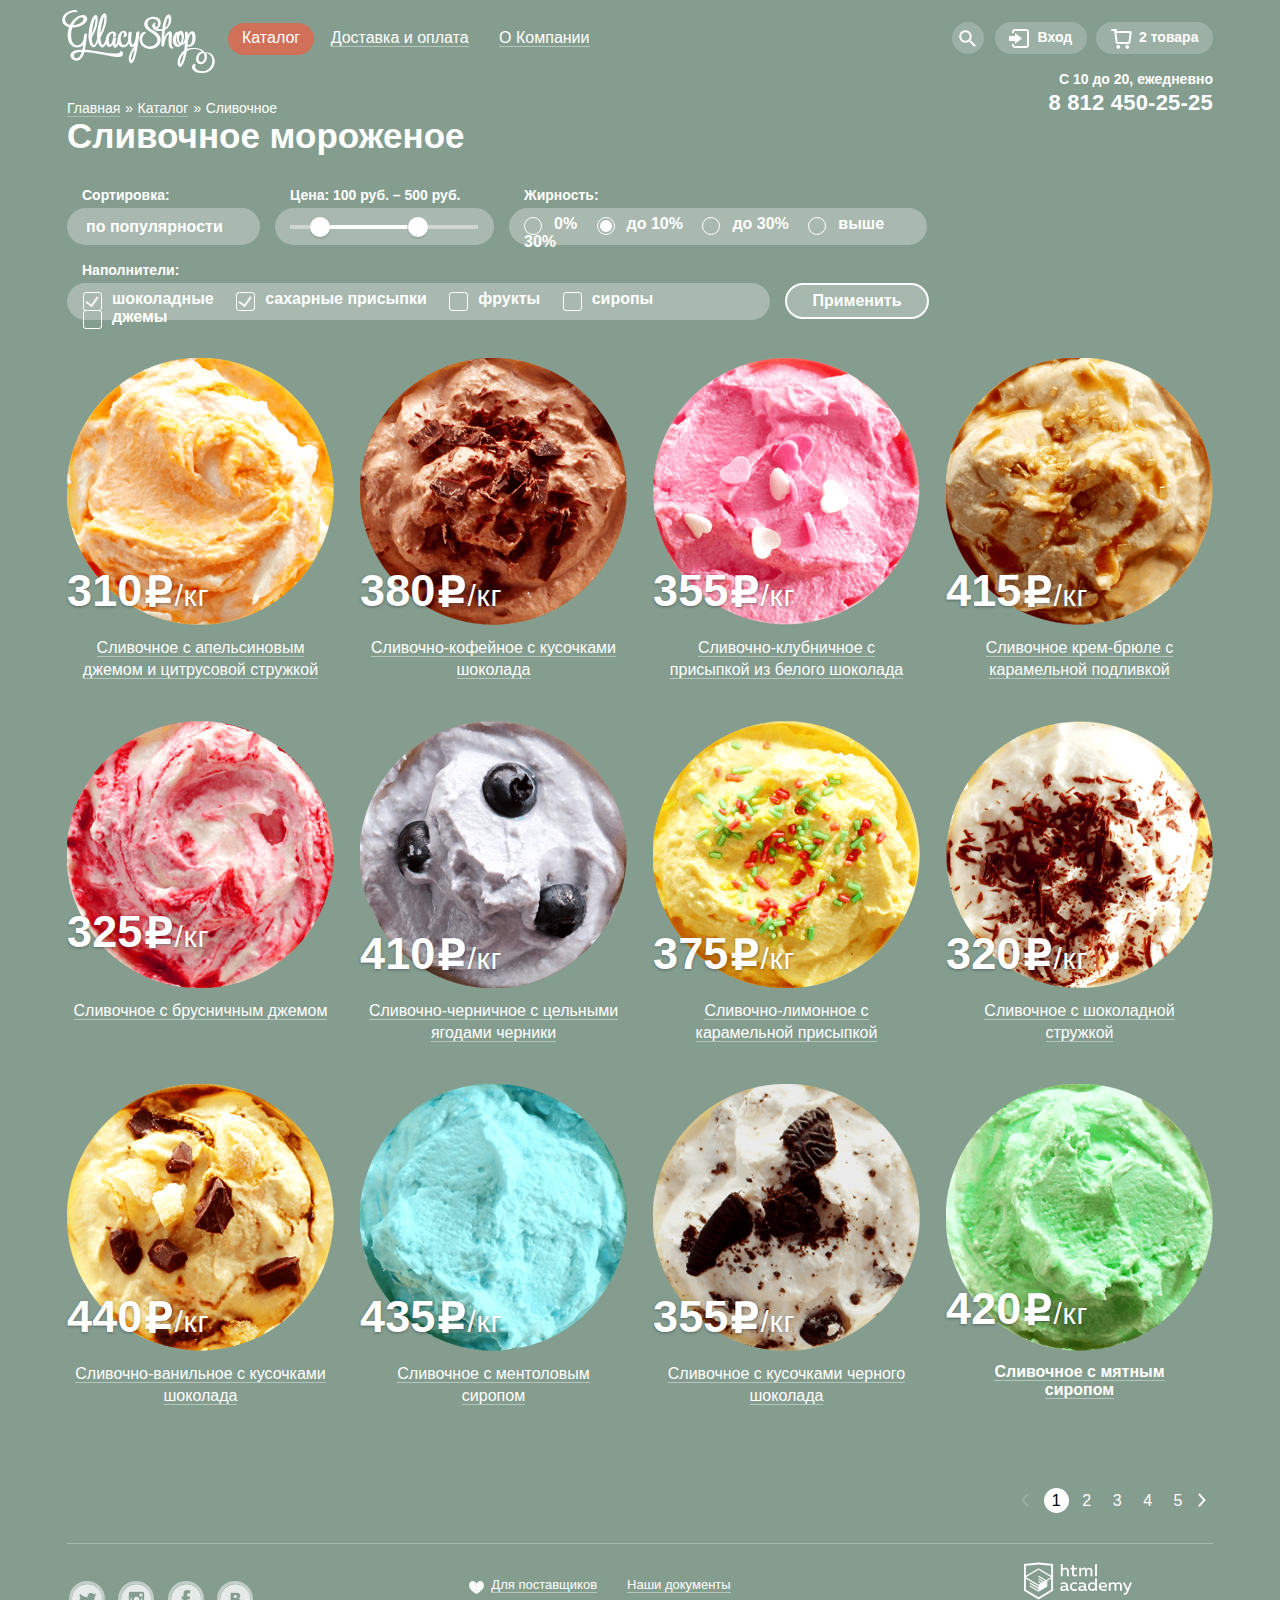
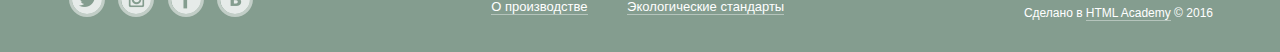
==== commit 869e4c2f: "last commit" ====
--- a/catalog.html
+++ b/catalog.html
@@ -91,7 +91,7 @@
 
                   <div class="popup--row row--popup">
                     <div class="icecream--title cell--popup">
-                      <a href="#" class="delete--btn"><img src="img/icons/exit.png" alt="удалить"></a>
+                      <a href="#" class="delete--btn"><img src="img/icons/exit.png" width="10" height="10" alt="удалить"></a>
                     </div>
                     <div class="icecream--image cell--popup ">
                       <img src="img/content/yellow.png" width="33" height="33" alt="Пломбир с апельсиновым джемом">
@@ -109,7 +109,7 @@
 
                   <div class="popup--row row--popup">
                     <div class="icecream--title cell--popup">
-                      <a href="#" class="delete--btn"><img src="img/icons/exit.png" alt="удалить"></a>
+                      <a href="#" class="delete--btn"><img src="img/icons/exit.png" width="10" height="10" alt="удалить"></a>
                     </div>
                     <div class="icecream--image cell--popup">
                       <img src="img/content/pink.png" width="33" height="33" alt="Клубничный пломбир">
@@ -237,11 +237,10 @@
             
             <figure class="catalog--item">
               <img src="img/content/orange.png" width="267" height="267" alt="фото продукта"/>
-              <span class="price"><b class="price--item">310</b><img src="img/layout/ruble.svg" alt="ruble">/кг</span>
-              <figcaption>
-                <p class="width--control">
-                  <span>Сливочное с апельсиновым</span>
-                  <span>джемом и цитрусовой стружкой</span>
+              <span class="price"><b class="price--item">310</b><img src="img/layout/ruble.svg" width="32" height="37" alt="ruble">/кг</span>
+              <figcaption>
+                <p class="width--control">
+                  <span>Сливочное с апельсиновым джемом и цитрусовой стружкой</span>
                 </p>
                 <div class="quick--look">
                   <a href="#" class="btn--quick">Быстрый просмотр</a>
@@ -251,11 +250,10 @@
 
             <figure class="catalog--item">
               <img src="img/content/coffee.png" width="267" height="267" alt="фото продукта"/>
-              <span class="price"><b class="price--item">380</b><img src="img/layout/ruble.svg" alt="ruble">/кг</span>
-              <figcaption>
-                <p class="width--control">
-                  <span>Сливочно-кофейное с кусочками</span>
-                  <span>шоколада</span>
+              <span class="price"><b class="price--item">380</b><img src="img/layout/ruble.svg" width="32" height="37" alt="ruble">/кг</span>
+              <figcaption>
+                <p class="width--control">
+                  <span>Сливочно-кофейное с кусочками шоколада</span>
                 </p>
                 <div class="quick--look">
                   <a href="#" class="btn--quick">Быстрый просмотр</a>
@@ -265,11 +263,10 @@
 
             <figure class="catalog--item">
               <img src="img/content/strawberry.png" width="267" height="267" alt="фото продукта"/>
-              <span class="price"><b class="price--item">355</b><img src="img/layout/ruble.svg" alt="ruble">/кг</span>
-              <figcaption>
-                <p class="width--control">
-                  <span>Сливочно-клубничное c</span>
-                  <span>присыпкой из белого шоколада</span>
+              <span class="price"><b class="price--item">355</b><img src="img/layout/ruble.svg" width="32" height="37" alt="ruble">/кг</span>
+              <figcaption>
+                <p class="width--control">
+                  <span>Сливочно-клубничное c присыпкой из белого шоколада</span>
                 </p>
                 <div class="quick--look">
                   <a href="#" class="btn--quick">Быстрый просмотр</a>
@@ -279,11 +276,10 @@
 
             <figure class="catalog--item">
               <img src="img/content/brulee.png" width="267" height="267" alt="фото продукта"/>
-              <span class="price"><b class="price--item">415</b><img src="img/layout/ruble.svg" alt="ruble">/кг</span>
-              <figcaption>
-                <p class="width--control">
-                  <span>Сливочное крем-брюле с</span>
-                  <span>карамельной подливкой</span>
+              <span class="price"><b class="price--item">415</b><img src="img/layout/ruble.svg" width="32" height="37" alt="ruble">/кг</span>
+              <figcaption>
+                <p class="width--control">
+                  <span>Сливочное крем-брюле с карамельной подливкой</span>
                 </p>
                 <div class="quick--look">
                   <a href="#" class="btn--quick">Быстрый просмотр</a>
@@ -293,11 +289,10 @@
 
             <figure class="catalog--item">
               <img src="img/content/1.png" width="267" height="267" alt="фото продукта"/>
-              <span class="price"><b class="price--item">325</b><img src="img/layout/ruble.svg" alt="ruble">/кг</span>
-              <figcaption>
-                <p class="width--control">
-                  <span>Сливочное с брусничным</span>
-                  <span>джемом</span>
+              <span class="price"><b class="price--item">325</b><img src="img/layout/ruble.svg" width="32" height="37" alt="ruble">/кг</span>
+              <figcaption>
+                <p class="width--control">
+                  <span>Сливочное с брусничным джемом</span>
                 </p>
                 <div class="quick--look">
                   <a href="#" class="btn--quick">Быстрый просмотр</a>
@@ -307,11 +302,10 @@
 
             <figure class="catalog--item">
               <img src="img/content/2.png" width="267" height="267" alt="фото продукта"/>
-              <span class="price"><b class="price--item">410</b><img src="img/layout/ruble.svg" alt="ruble">/кг</span>
-              <figcaption>
-                <p class="width--control">
-                  <span>Сливочно-черничное с цельными</span>
-                  <span>ягодами черники</span>
+              <span class="price"><b class="price--item">410</b><img src="img/layout/ruble.svg" width="32" height="37" alt="ruble">/кг</span>
+              <figcaption>
+                <p class="width--control">
+                  <span>Сливочно-черничное с цельными ягодами черники</span>
                 </p>
                 <div class="quick--look">
                   <a href="#" class="btn--quick">Быстрый просмотр</a>
@@ -321,11 +315,10 @@
 
             <figure class="catalog--item">
               <img src="img/content/3.png" width="267" height="267" alt="фото продукта"/>
-              <span class="price"><b class="price--item">375</b><img src="img/layout/ruble.svg" alt="ruble">/кг</span>
-              <figcaption>
-                <p class="width--control">
-                  <span>Сливочно-лимонное с</span>
-                  <span>карамельной присыпкой</span>
+              <span class="price"><b class="price--item">375</b><img src="img/layout/ruble.svg" width="32" height="37" alt="ruble">/кг</span>
+              <figcaption>
+                <p class="width--control">
+                  <span>Сливочно-лимонное с карамельной присыпкой</span>
                 </p>
                 <div class="quick--look">
                   <a href="#" class="btn--quick">Быстрый просмотр</a>
@@ -335,11 +328,10 @@
 
             <figure class="catalog--item">
               <img src="img/content/4.png" width="267" height="267" alt="фото продукта"/>
-              <span class="price"><b class="price--item">320</b><img src="img/layout/ruble.svg" alt="ruble">/кг</span>
-              <figcaption>
-                <p class="width--control">
-                  <span>Сливочное с шоколадной</span>
-                  <span>стружкой</span>
+              <span class="price"><b class="price--item">320</b><img src="img/layout/ruble.svg" width="32" height="37" alt="ruble">/кг</span>
+              <figcaption>
+                <p class="width--control">
+                  <span>Сливочное с шоколадной стружкой</span>
                 </p>
                 <div class="quick--look">
                   <a href="#" class="btn--quick">Быстрый просмотр</a>
@@ -349,11 +341,10 @@
 
             <figure class="catalog--item">
               <img src="img/content/5.png" width="267" height="267" alt="фото продукта"/>
-              <span class="price"><b class="price--item">440</b><img src="img/layout/ruble.svg" alt="ruble">/кг</span>
-              <figcaption>
-                <p class="width--control">
-                  <span>Сливочно-ванильное с</span>
-                  <span>кусочками шоколада</span>
+              <span class="price"><b class="price--item">440</b><img src="img/layout/ruble.svg" width="32" height="37" alt="ruble">/кг</span>
+              <figcaption>
+                <p class="width--control">
+                  <span>Сливочно-ванильное с кусочками шоколада</span>
                 </p>
                 <div class="quick--look">
                   <a href="#" class="btn--quick">Быстрый просмотр</a>
@@ -363,11 +354,10 @@
 
             <figure class="catalog--item">
               <img src="img/content/6.png" width="267" height="267" alt="фото продукта"/>
-              <span class="price"><b class="price--item">435</b><img src="img/layout/ruble.svg" alt="ruble">/кг</span>
-              <figcaption>
-                <p class="width--control">
-                  <span>Сливочноe с ментоловым</span>
-                  <span>сиропoм</span>
+              <span class="price"><b class="price--item">435</b><img src="img/layout/ruble.svg" width="32" height="37" alt="ruble">/кг</span>
+              <figcaption>
+                <p class="width--control">
+                  <span>Сливочноe с ментоловым сиропoм</span>
                 </p>
                 <div class="quick--look">
                   <a href="#" class="btn--quick">Быстрый просмотр</a>
@@ -377,11 +367,10 @@
 
             <figure class="catalog--item">
               <img src="img/content/7.png" width="267" height="267" alt="фото продукта"/>
-              <span class="price"><b class="price--item">355</b><img src="img/layout/ruble.svg" alt="ruble">/кг</span>
-              <figcaption>
-                <p class="width--control">
-                  <span>Сливочное с кусочками черного</span>
-                  <span>шоколада</span>
+              <span class="price"><b class="price--item">355</b><img src="img/layout/ruble.svg" width="32" height="37" alt="ruble">/кг</span>
+              <figcaption>
+                <p class="width--control">
+                  <span>Сливочное с кусочками черного шоколада</span>
                 </p>
                 <div class="quick--look">
                   <a href="#" class="btn--quick">Быстрый просмотр</a>
@@ -391,11 +380,10 @@
 
             <figure class="catalog--item">
               <img src="img/content/8.png" width="267" height="267" alt="фото продукта"/>
-              <span class="price"><b class="price--item">420</b><img src="img/layout/ruble.svg" alt="ruble">/кг</span>
+              <span class="price"><b class="price--item">420</b><img src="img/layout/ruble.svg" width="32" height="37" alt="ruble">/кг</span>
               <figcaption>
                 <p class="width--control--end">
-                  <span>Сливочное с мятным</span>
-                  <span>сиропом</span>
+                  <span>Сливочное с мятным сиропом</span>
                 </p>
                 <div class="quick--look">
                   <a href="#" class="btn--quick">Быстрый просмотр</a>
@@ -435,7 +423,7 @@
               <div class="table">
                 <div class="row">
                   <a class="cell" href="#">
-                    <span><img src="img/layout/heart.svg" alt="heart">Для поставщиков</span>
+                    <span><img src="img/layout/heart.svg" width="15" height="13" alt="heart">Для поставщиков</span>
                   </a>
                   <a class="cell" href="#"><span>Наши документы</span></a>
                 </div>
--- a/css/style.css
+++ b/css/style.css
@@ -753,23 +753,38 @@
   margin: 8px auto;
 }
 
-.catalog--item figcaption span {
+figcaption span {
 /*  font-family: "Roboto-Medium";*/
   border-bottom: 1px solid hsla(0,0%,100%,.4);
 }
 
+/*
 .catalog--item .hit--label {
   position: absolute;
   top: 0px;
   left: 0px;
   border-radius: 50%;
+}
+*/
+
+.main--catalog figure::before {
+  content: "";
+  position: absolute;
+  z-index: 6;
+  top: 0;
+  left: 0;
+  background: url(../img/layout/hit.jpg);
+  border-radius: 50%;
+  background-repeat: no-repeat;
+  width: 61px;
+  height: 61px;
 }
 
 main .main--feature--about {
   height: 265px;
   padding: 20px;
   margin-bottom: 41px;
-  /*background-image: url(../img/layout/wafer.jpg);*/
+  background-image: url(../img/layout/wafer.jpg);
   background-color: #ebddc3;
   background-repeat: no-repeat;
   border-radius: 15px;
@@ -836,18 +851,18 @@
   color: black;
 }
 
-main .feature--blog p {
+.feature--blog p {
   margin: 2px 0;
 }
 
-main .feature--blog h3 {
+.feature--blog h3 {
   margin: 5px 0;
   font-size: 24px;
   letter-spacing: 0.3px;
   line-height: 31px;
 }
 
-main .feature--blog a {
+.feature--blog a {
   display: block;
   width: 300px;
   color: #323232;
@@ -863,7 +878,7 @@
   border-radius: 15px;
 }
 
-main .feature--subscript .post--band {
+.feature--subscript .post--band {
   position: relative;
   height: 210px;
   box-sizing: border-box;
@@ -1282,7 +1297,9 @@
   height: 10px;
   border-right: 2px solid #f8f7f4;
   border-bottom: 2px solid #f8f7f4;
-  transform: rotate(35deg);
+  -webkit-transform: rotate(35deg);
+     -moz-transform: rotate(35deg);
+          transform: rotate(35deg);
 }
 
 .filter button {
@@ -1582,7 +1599,7 @@
 
 .footer--webmaster a {
   color: #ffffff;
-  border-bottom: 1px solid hsla(0,0%,100%,.4);;
+  border-bottom: 1px solid hsla(0,0%,100%,.4);
   text-decoration: none;
 }
 
@@ -1598,12 +1615,7 @@
   width: 1146px;
 }
 
-.feedback {
-  color: #323232;
-}
-
-.feedback {
-  content: "";
+.modal-window {
   position: fixed;
   z-index: 6;
   top: 0;
@@ -1612,7 +1624,32 @@
   width: 100%;
   height: 100%;
   background-color: rgba(0,0,0,.3);
-}
+  color: #323232;
+}
+
+.modal-window-show {
+  display: block;
+}
+
+/*
+#modal {
+  position: fixed;
+  z-index: 6;
+  top: 0;
+  left: 0;
+  display: none;
+  width: 100%;
+  height: 100%;
+  background-color: rgba(0,0,0,.3);
+  pointer-events: none;
+  color: #323232;
+}
+
+#modal:target {
+  pointer-events: auto;
+  display: block;
+}
+*/
 
 .feedback--wrap h4 {
   margin: 10px 0 20px 0;
@@ -1724,6 +1761,7 @@
   background: #ee7561;
 }
 
+
 /*.sprite {
     background-image: url(../img/spritesheet.png);
     background-repeat: no-repeat;
